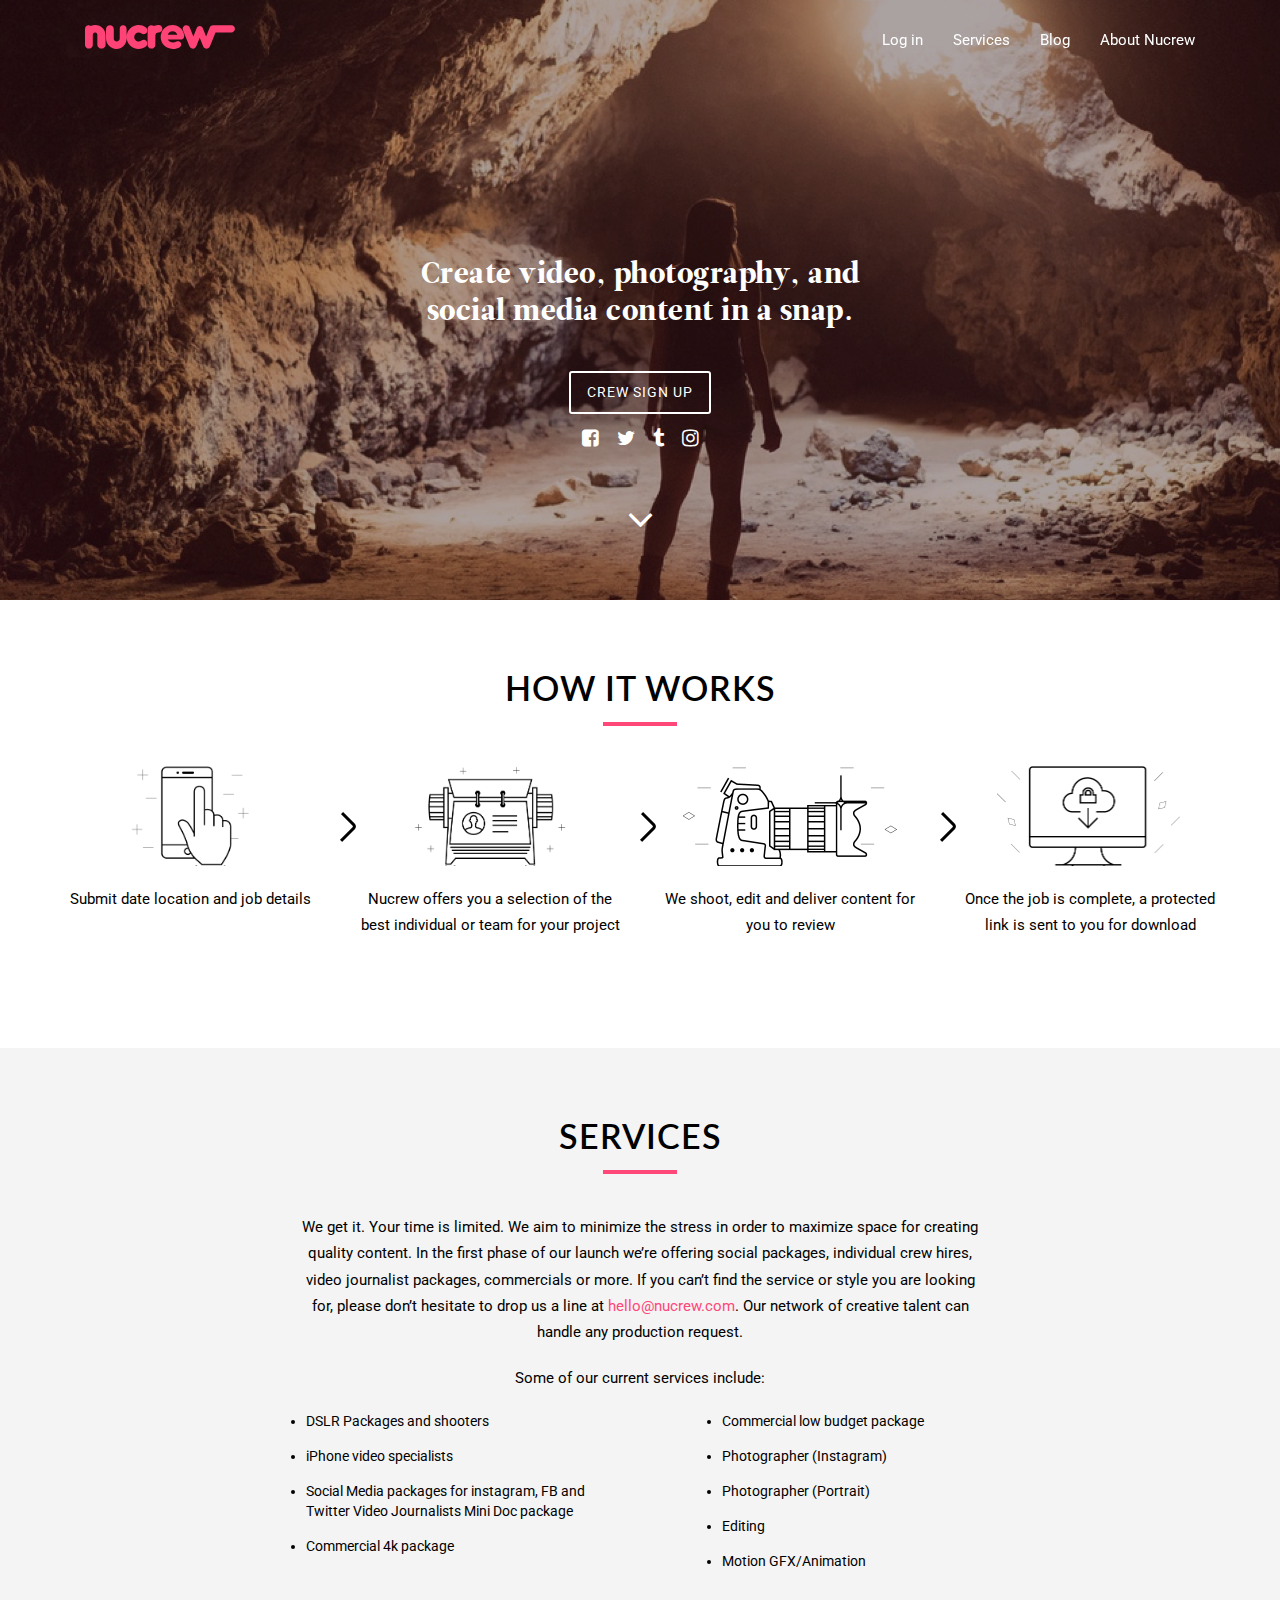
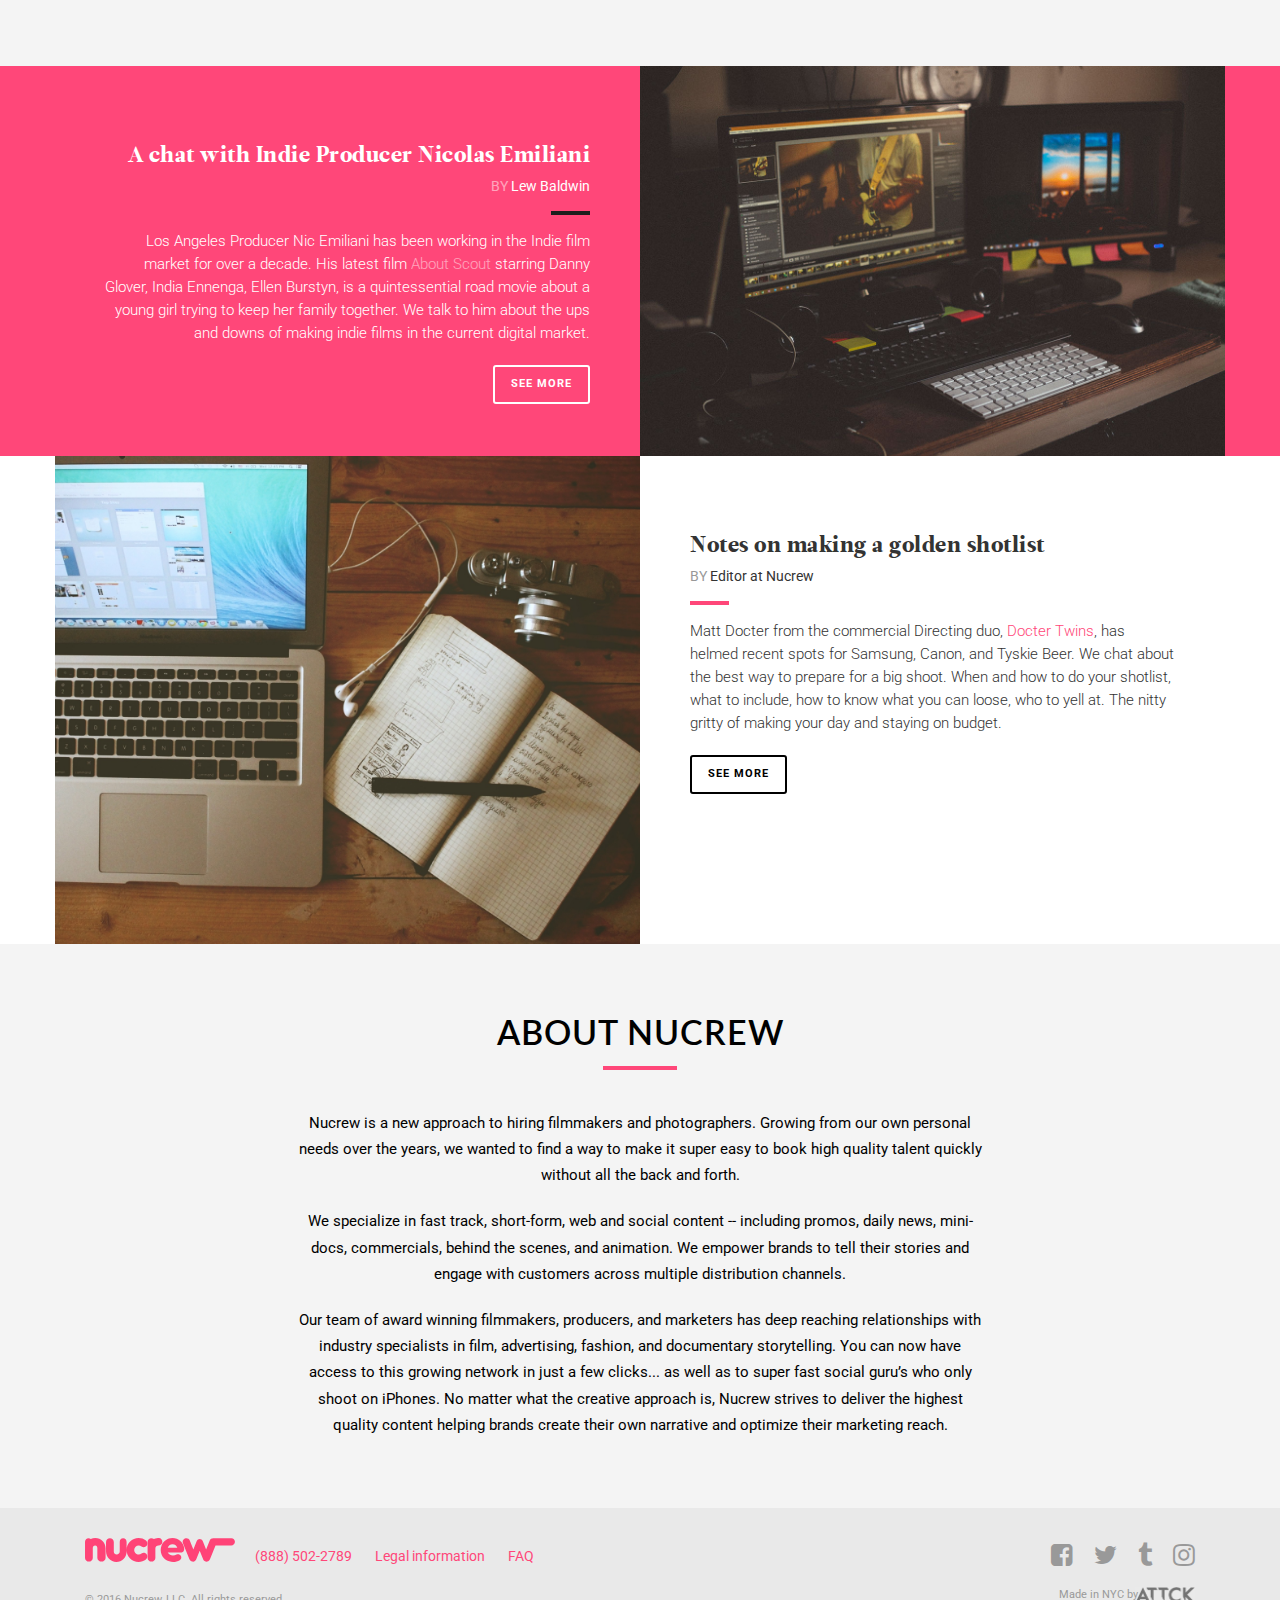
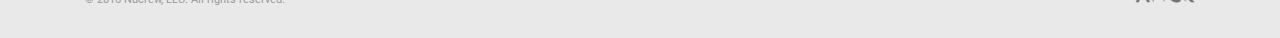
==== index.html @ d5a84b4a "properly escapes single quotes" ====
<!DOCTYPE html>
<html lang="en">
  <head>
    <meta charset="utf-8">
    <meta http-equiv="X-UA-Compatible" content="IE=edge">
    <meta name="viewport" content="width=device-width, initial-scale=1">
    <!-- The above 3 meta tags *must* come first in the head; any other head content must come *after* these tags -->
    <meta name="description" content="">
    <meta name="author" content="">
<!--    <link rel="icon" href="../../favicon.ico">-->

    <title>Nucrew: Create video, photography, and social media content in a snap.</title>

    <!-- Bootstrap core CSS -->
    <link href="css/bootstrap.min.css" rel="stylesheet">

    <!-- IE10 viewport hack for Surface/desktop Windows 8 bug -->
    <link href="assets/css/ie10-viewport-bug-workaround.css" rel="stylesheet">

    <!-- HTML5 shim and Respond.js for IE8 support of HTML5 elements and media queries -->
    <!--[if lt IE 9]>
      <script src="https://oss.maxcdn.com/html5shiv/3.7.2/html5shiv.min.js"></script>
      <script src="https://oss.maxcdn.com/respond/1.4.2/respond.min.js"></script>
    <![endif]-->

    <!-- Custom styles for this template -->
    <link href="carousel.css" rel="stylesheet">
    <link href="css/styles.css" rel="stylesheet">
    <link rel="stylesheet" href="https://maxcdn.bootstrapcdn.com/font-awesome/4.5.0/css/font-awesome.min.css">

    <!-- Google fonts -->
    <link href='https://fonts.googleapis.com/css?family=Open+Sans:400,300,600,700,800|Lato:400,700|Roboto:400,500,700|Playfair+Display:700' rel='stylesheet' type='text/css'>

  </head>


<!-- Nav bar -->
  <body>
    <div class="navbar-wrapper">
      <div class="container">

        <nav class="navbar navbar-inverse">
          <div class="container">
            <div class="navbar-header">
              <button type="button" class="navbar-toggle collapsed" data-toggle="collapse" data-target="#navbar" aria-expanded="false" aria-controls="navbar">
                <span class="sr-only">Toggle navigation</span>
                <span class="icon-bar"></span>
                <span class="icon-bar"></span>
                <span class="icon-bar"></span>
              </button>
              <h1><span>Nucrew</span><a class="navbar-brand" href="index.html"><img src="images/logo-nucrew-2.svg"></a></h1>
            </div>
            <div id="navbar" class="navbar-collapse collapse navbar-right">
              <ul class="nav navbar-nav">
                <li><a href="http://app.nucrew.com/login">Log in</a></li>
                <li><a class="scroll" href="#services">Services</a></li>
                <li><a href="http://nucrw.tumblr.com/">Blog</a></li>
                <li><a class="scroll" href="#about">About Nucrew</a></li>
              </ul>
            </div>
          </div>
        </nav>

      </div>
    </div>
<!-- /End nav bar -->

    <!-- Hero -->
    <div id="myCarousel" class="carousel slide" data-ride="carousel">
      <!-- Indicators -->
      <ol class="carousel-indicators">
        <li data-target="#myCarousel" data-slide-to="0" class="active"></li><!--
        <li data-target="#myCarousel" data-slide-to="1"></li>
        <li data-target="#myCarousel" data-slide-to="2"></li>-->
      </ol>
      <div class="carousel-inner" role="listbox">
        <div class="item active">
          <img class="first-slide" src="images/01_Hero.png" alt="First slide">
          <div class="container">
            <div class="carousel-caption">
              <p>Create video, photography, and social media content in a snap.</p>
              <div class="buttons"><a class="btn btn-lg btn-primary-outline altcolor" href="https://app.nucrew.com/signup/crew" role="button">Crew Sign Up</a></div>
              <div class="social">
              <a href="https://www.facebook.com/nucrw"><i class="fa fa-facebook-square"></i></a>
              <a href="https://twitter.com/nucrew_nyc"><i class="fa fa-twitter"></i></a>
              <a href="http://nucrw.tumblr.com"><i class="fa fa-tumblr"></i></a>
              <a href="https://www.instagram.com/nucrw/"><i class="fa fa-instagram"></i></a>
              </div>
              <div class="scroll-arrow"><a class="scroll" href="#marketing"><i class="fa fa-angle-down"></i></a></div>
            </div>
          </div>
        </div>
              </div>
        </div>
      </div>
       </div>
 <!-- End hero -->

 <!-- Marketing: four steps -->

    <section id="marketing" class="container marketing">
      <div class="row steps">
      <h2>How it works</h2>
      <hr class="header-decoration">
        <div class="col-lg-3">
          <img src="images/icon-1-enter-job.png" alt="Mobile phone">
          <p>Submit date location and job details</p>
        </div>
        <div class="col-lg-3">
          <img src="images/icon-2-crew.png" alt="Crew at work" >
          <p>Nucrew offers you a selection of the best individual or team for your project</p>
        </div>
        <div class="col-lg-3">
          <img src="images/icon-3-shoot.png" alt="Bicycle" >
          <p>We shoot, edit and deliver content for you to review</p>
        </div>
		  <div class="col-lg-3">
		    <img src="images/icon-4-sent.png" alt="Document" >
		    <p>Once the job is complete, a protected link is sent to you for download</p>
		  </div>
		</div>

		</section>
 <!-- /End Marketing -->


<!-- Services -->
<section id="services" class="services">
	<div class="container">
		<h2>Services</h2>
		<hr class="header-decoration">
		<p>We get it. Your time is limited. We aim to minimize the stress in order to maximize space for creating quality content. In the first phase of our launch we&#8217;re offering social packages, individual crew hires, video journalist packages, commercials or more.  If you can&#8217;t find the service or style you are looking for, please don&#8217;t hesitate to drop us a line at <a href="mailto:hello&#64;nucrew&#46;com" target="_blank">hello&#64;nucrew&#46;com</a>.  Our network of creative talent can handle any production request. </p>

    <p>Some of our current services include: </p>
    <div class="services-list">
      <ul>
        <li>DSLR Packages and shooters</li>
        <li>iPhone video specialists</li>
        <li>Social Media packages for instagram, FB and Twitter Video Journalists Mini Doc package</li>
        <li>Commercial 4k package</li>
      </ul>
      <ul>
        <li>Commercial low budget package</li>
        <li>Photographer (Instagram)</li>
        <li>Photographer (Portrait)</li>
        <li>Editing</li>
        <li>Motion GFX/Animation</li>
      </ul>
    </div>
	</div>
</section>

<!-- /End Services -->


      <!-- Blog -->
<section class="featurette odd">
	<div class="container">
      <div class="row">

        <div class="col-md-6 col-md-push-6">
          <img class="featurette-image img-responsive center-block" src="images/nicolas-emiliani.jpeg" alt="Indie Producer Nicolas Emiliani">
        </div>
        <div class="col-md-6 col-md-pull-6 content">
          <h2 class="featurette-heading">A chat with Indie Producer Nicolas Emiliani</h2>
          <p class="subhead"><span>By</span> Lew Baldwin</p>
         <hr class="header-decoration">
          <p class="lead">Los Angeles Producer Nic Emiliani has been working in the Indie film market for over a decade.  His latest film <a href="http://www.imdb.com/title/tt3252998/?ref_=nm_flmg_prd_2" class="pink-link" target="_blank">About Scout</a> starring Danny Glover, India Ennenga, Ellen Burstyn, is a quintessential road movie about a young girl trying to keep her family together.  We talk to him about the ups and downs of making indie films in the current digital market.</p>
          <p><a class="btn btn-lg btn-primary-outline altcolor" href="http://nucrw.tumblr.com/post/143162072515/emiliani" target="_blank" role="button">See more</a></p>
        </div>
      </div>
     </div>
 </section>

  <section class="featurette even">
     <div class="container">
      <div class="row">
      <div class="col-md-6 ">
        <img class="featurette-image img-responsive center-block" src="images/photo-notes.png" alt="Notes on making a golden shotlist">
      </div>
        <div class="col-md-6 content">
          <h2 class="featurette-heading">Notes on making a golden shotlist</h2>
          <p class="subhead"><span>By</span> Editor at Nucrew</p>
          <hr class="header-decoration">
          <p class="lead">Matt Docter from the commercial Directing duo, <a href="http://www.doctertwins.com/" target="_blank">Docter Twins</a>, has helmed recent spots for Samsung, Canon, and Tyskie Beer.  We chat about the best way to prepare for a big shoot.  When and how to do your shotlist, what to include, how to know what you can loose, who to yell at.  The nitty gritty of making your day and staying on budget.</p>
          <p><a class="btn btn-lg btn-primary-outline altcolor" href="http://nucrw.tumblr.com/post/143164534325/shotlist" target="_blank" role="button">See more</a></p>
        </div>

      </div>
     </div>
</section>
      <!-- /End blog -->

<!-- About -->
<section id="about" class="about">
	<div class="container">
		<h2>About Nucrew</h2>
		<hr class="header-decoration">
		<p>Nucrew is a new approach to hiring filmmakers and photographers.  Growing from our own personal needs over the years, we wanted to find a way to make it super easy to book high quality talent quickly without all the back and forth.</p>

    <p>We specialize in fast track, short-form, web and social content -- including promos, daily news, mini-docs, commercials, behind the scenes, and animation.
    We empower brands to tell their stories and engage with customers across multiple distribution channels.</p>

    <p>Our team of award winning filmmakers, producers, and marketers has deep reaching relationships with industry specialists in film, advertising, fashion, and documentary storytelling.  You can now have access to this growing network in just a few clicks... as well as to super fast social guru&#8217;s who only shoot on iPhones.  No matter what the creative approach is, Nucrew strives to deliver the highest quality content helping brands create their own narrative and optimize their marketing reach.</p>
	</div>
</section>
<!-- /End About -->


      <!-- FOOTER -->
 <section class="footer">
    <div class="container">
      <footer>
        <div class="logo">
          <a class="navbar-brand" href="index.html"><img src="images/logo-nucrew-2.svg"></a>
        </div>
        <div class="nav">
  	      <a href="tel:+1-888-502-2789">(888) 502-2789</a>
  	      <a href="/legal.html">Legal information</a>
          <a href="http://nucrew.com/nucrew_faq.htm">FAQ</a>
        </div>
        <div class="social">
          <a href="https://www.facebook.com/nucrw"><i class="fa fa-facebook-square"></i></a>
          <a href="https://twitter.com/nucrew_nyc"><i class="fa fa-twitter"></i></a>
          <a href="http://nucrw.tumblr.com"><i class="fa fa-tumblr"></i></a>
          <a href="https://www.instagram.com/nucrw/"><i class="fa fa-instagram"></i></a>
        </div>
        <div class="copyright">&copy; 2016 Nucrew, LLC. All rights reserved.</div>
        <div class="madeby"><a href="http://attck.com" target="_blank" class="madeby-hello">Say Hello!</a><span class="madeby-text">Made in NYC by</span><a href="http://attck.com" target="_blank"><img src="/images/ATTCK_black-small.png" class="madeby-logo"/></a></div>
      </footer>
    </div>
  </section>

    <!-- /End footer -->


    <!-- Bootstrap core JavaScript
    ================================================== -->
    <!-- Placed at the end of the document so the pages load faster -->
    <script src="https://ajax.googleapis.com/ajax/libs/jquery/1.11.3/jquery.min.js"></script>
    <script>window.jQuery || document.write('<script src="assets/js/vendor/jquery.min.js"><\/script>')</script>
    <script src="js/bootstrap.min.js"></script>
    <script src="js/script.js"></script>
    <!-- IE10 viewport hack for Surface/desktop Windows 8 bug -->
    <script src="assets/js/ie10-viewport-bug-workaround.js"></script>
  </body>
</html>
---- assets/css/ie10-viewport-bug-workaround.css ----
/*!
 * IE10 viewport hack for Surface/desktop Windows 8 bug
 * Copyright 2014-2015 Twitter, Inc.
 * Licensed under MIT (https://github.com/twbs/bootstrap/blob/master/LICENSE)
 */

/*
 * See the Getting Started docs for more information:
 * http://getbootstrap.com/getting-started/#support-ie10-width
 */
@-webkit-viewport { width: device-width; }
@-moz-viewport    { width: device-width; }
@-ms-viewport     { width: device-width; }
@-o-viewport      { width: device-width; }
@viewport         { width: device-width; }
---- carousel.css ----
/* GLOBAL STYLES
-------------------------------------------------- */
/* Padding below the footer and lighter body text */

body {
  padding-bottom: 40px;
  color: #5a5a5a;
}


/* CUSTOMIZE THE NAVBAR
-------------------------------------------------- */

/* Special class on .container surrounding .navbar, used for positioning it into place. */
.navbar-wrapper {
  position: absolute;
  top: 0;
  right: 0;
  left: 0;
  z-index: 20;
}

/* Flip around the padding for proper display in narrow viewports */
.navbar-wrapper > .container {
  padding-right: 0;
  padding-left: 0;
}
.navbar-wrapper .navbar {
  padding-right: 15px;
  padding-left: 15px;
}
/*.navbar-wrapper .navbar .container {
  width: auto;
}*/


/* CUSTOMIZE THE CAROUSEL
-------------------------------------------------- */

/* Carousel base class */
.carousel {
  height: 500px;
  margin-bottom: 60px;
}
/* Since positioning the image, we need to help out the caption */
.carousel-caption {
  z-index: 10;
}

/* Declare heights because of positioning of img element */
.carousel .item {
  height: 500px;
  background-color: #777;
}
.carousel-inner > .item > img {
  position: absolute;
  top: 0;
  left: 0;
  min-width: 100%;
  height: 500px;
}


/* MARKETING CONTENT
-------------------------------------------------- */

/* Center align the text within the three columns below the carousel */
.marketing .col-lg-4 {
  margin-bottom: 20px;
  text-align: center;
}
.marketing h2 {
  font-weight: normal;
}
.marketing .col-lg-4 p {
  margin-right: 10px;
  margin-left: 10px;
}


/* Featurettes
------------------------- */

.featurette-divider {
  margin: 80px 0; /* Space out the Bootstrap <hr> more */
}

/* Thin out the marketing headings */
.featurette-heading {
  font-weight: 300;
  line-height: 1;
  letter-spacing: -1px;
}


/* RESPONSIVE CSS
-------------------------------------------------- */

@media (min-width: 768px) {
  /* Navbar positioning foo */
  .navbar-wrapper {
    margin-top: 20px;
  }
  .navbar-wrapper .container {
    padding-right: 15px;
    padding-left: 15px;
  }
  .navbar-wrapper .navbar {
    padding-right: 0;
    padding-left: 0;
  }

  /* The navbar becomes detached from the top, so we round the corners */
  .navbar-wrapper .navbar {
    border-radius: 4px;
  }

  /* Bump up size of carousel content */
  .carousel-caption p {
    margin-bottom: 20px;
    font-size: 21px;
    line-height: 1.4;
  }

  .featurette-heading {
    font-size: 50px;
  }
}

@media (min-width: 992px) {
  .featurette-heading {
    margin-top: 120px;
  }
}
---- css/styles.css ----
/**
 * @license
 * MyFonts Webfont Build ID 3204727, 2016-04-15T10:46:13-0400
 *
 * The fonts listed in this notice are subject to the End User License
 * Agreement(s) entered into by the website owner. All other parties are
 * explicitly restricted from using the Licensed Webfonts(s).
 *
 * You may obtain a valid license at the URLs below.
 *
 * Webfont: LeituraDisplay-Roman by DSType
 * URL: http://www.myfonts.com/fonts/dstype/leitura-display/roman/
 * Copyright: Copyright (c) 2007 by Dino dos Santos _DSType. All rights reserved.
 * Licensed pageviews: 10,000
 *
 *
 * License: http://www.myfonts.com/viewlicense?type=web&buildid=3204727
 *
 * © 2016 MyFonts Inc
*/
/* @import must be at top of file, otherwise CSS will not work */
@font-face {
  font-family: 'LeituraDisplay-Roman';
  src: url('/webfonts/30E677_0_0.eot');
  src: url('/webfonts/30E677_0_0.eot?#iefix') format('embedded-opentype'), url('/webfonts/30E677_0_0.woff2') format('woff2'), url('/webfonts/30E677_0_0.woff') format('woff'), url('/webfonts/30E677_0_0.ttf') format('truetype');
}
body {
  font-family: "roboto", sans-serif;
  padding-bottom: 0;
  color: #333;
}
a {
  color: #ff4779;
}
a:hover {
  color: #ff4779;
  -webkit-opacity: 0.7;
  -moz-opacity: 0.7;
  opacity: 0.7;
  text-decoration: none;
  transition: opacity 0.2s ease-in-out;
  -moz-transition: opacity 0.2s ease-in-out;
  -webkit-transition: opacity 0.2s ease-in-out;
}
a:focus {
  color: inherit;
  text-decoration: none;
}
.navbar-inverse .navbar-brand img {
  width: 150px;
}
.footer .navbar-brand {
  padding: 0 20px 0 0;
}
.footer .navbar-brand img {
  width: 150px;
}
.marketing,
.services,
.about,
.content-main {
  padding: 50px 15px 70px 15px;
  color: #000;
}
.marketing h2,
.services h2,
.about h2,
.content-main h2 {
  font-size: 2.4em;
  font-family: "Lato", sans-serif;
  text-align: center;
  text-transform: uppercase;
  letter-spacing: 1px;
  margin-bottom: 0;
  font-weight: 600;
}
.marketing p,
.services p,
.about p,
.content-main p {
  line-height: 170%;
  font-size: 1.1em;
}
.services ul li {
  margin-bottom: 15px;
}
.btn {
  font-family: "roboto", sans-serif;
}
.btn.altcolor {
  border: 2px solid #fff;
  color: #fff;
  text-transform: uppercase;
  font-size: .5em;
  letter-spacing: 1px;
  -webkit-border-radius: 3px;
  -moz-border-radius: 3px;
  border-radius: 3px;
  -moz-background-clip: padding;
  -webkit-background-clip: padding-box;
  background-clip: padding-box;
}
.featurette .btn.altcolor {
  font-size: 0.8em;
  font-weight: bold;
}
.featurette.even a:focus {
  color: #ff4779;
}
.featurette.even .btn.altcolor {
  border: 2px solid #000;
  color: #000;
}
.featurette.odd {
  background-color: #ff4779;
}
.featurette.odd hr.header-decoration {
  border: 2px solid #1d1d1d;
  width: 35px;
  margin: 15px auto 15px 0;
}
.featurette.odd p,
.featurette.odd h2 {
  color: #fff;
}
.featurette.odd p .pink-link,
.featurette.odd h2 .pink-link {
  color: #fff;
  opacity: .5;
}
.featurette hr.header-decoration {
  border: 2px solid #ff4779;
  width: 35px;
  margin: 15px auto 15px 0;
}
.featurette .row .col-md-6 {
  padding: 0;
}
.featurette .row .lead {
  font-size: 1.1em;
  line-height: 150%;
}
.featurette .row .content {
  padding: 20px 50px;
}
.featurette .subhead span {
  text-transform: uppercase;
  -webkit-opacity: 0.5;
  -moz-opacity: 0.5;
  opacity: 0.5;
}
.featurette-heading {
  font-family: "LeituraDisplay-Roman", serif;
  font-weight: 400;
  font-size: 1.6em;
  text-rendering: optimizeLegibility;
  line-height: 125%;
  letter-spacing: 0.5px;
  margin-bottom: .2em;
}
.marketing hr.header-decoration,
.services hr.header-decoration,
.about hr.header-decoration,
.content-main hr.header-decoration {
  border: 2px solid #ff4779;
  width: 70px;
  margin: 15px auto 40px auto;
}
.navbar-inverse .navbar-collapse {
  border-color: rgba(255, 255, 255, 0.2);
}
.navbar-inverse .navbar-toggle:hover,
.navbar-inverse .navbar-toggle:focus {
  background-color: transparent;
  -webkit-opacity: 0.7;
  -moz-opacity: 0.7;
  opacity: 0.7;
}
.navbar-inverse .navbar-nav > li > a {
  color: #fff;
}
.navbar-wrapper {
  margin: 0;
}
.navbar-wrapper .navbar {
  padding-top: 10px;
  font-size: 1.1em;
  border-radius: 0;
}
.navbar-wrapper .navbar .navbar-nav {
  padding-top: 5px;
}
.navbar-wrapper .navbar h1 {
  margin: 0;
}
.navbar-wrapper .navbar h1 span {
  margin-left: -9999em;
}
.navbar-inverse {
  background: none;
  border: none;
}
.navbar-toggle {
  padding-top: 13px;
  border: none;
}
.subpage .navbar {
  background-color: #000;
  padding-bottom: 10px;
}
.carousel-indicators {
  display: none;
}
.carousel {
  height: 600px;
  margin-bottom: 0;
}
.carousel .item {
  height: 600px;
  background: #402d32;
}
.carousel-inner > .item > img {
  max-width: none;
  height: 600px;
}
.carousel-caption {
  text-shadow: none;
}
.carousel-caption img {
  margin-bottom: 30px;
}
.carousel-caption p {
  font-family: "LeituraDisplay-Roman", serif;
  font-weight: 400;
  font-size: 2.1em;
  letter-spacing: 0.5px;
  text-rendering: optimizeLegibility;
  line-height: 125%;
  max-width: 470px;
  margin-left: auto;
  margin-right: auto;
}
.carousel-caption p:first-of-type {
  margin-bottom: 40px;
}
.carousel-caption .social {
  margin-bottom: 40px;
}
.carousel-caption .social a {
  margin-right: 15px;
}
.carousel-caption .social a:last-child {
  margin: 0;
}
.carousel-caption .social .fa {
  font-size: 1.4em;
  color: #fff;
}
.carousel-caption .scroll-arrow {
  font-size: 3em;
}
.carousel-caption .scroll-arrow a {
  color: #fff;
}
.carousel-caption .btn {
  font-size: 1em;
  margin-bottom: 15px;
}
.marketing .steps {
  font-weight: normal;
}
.marketing .steps img {
  margin-bottom: 20px;
  max-height: 140px;
}
.marketing .steps .col-lg-3 {
  margin: 0;
  padding: 0 20px 30px 20px;
  text-align: center;
}
.services,
.about {
  background-color: #f4f4f4;
}
.content-main {
  margin-top: 50px;
}
section.footer {
  position: relative;
  color: #999;
  padding: 30px 0;
  background-color: #e9e9e9;
}
section.footer .nav {
  display: inline-block;
  width: 100%;
  margin: 0 0 10px 0;
}
section.footer .nav a {
  margin-right: 20px;
}
section.footer .social {
  font-size: 1.8em;
}
section.footer .social i {
  margin-right: 15px;
}
section.footer .social a {
  color: #999;
}
section.footer .copyright {
  width: 100%;
  display: inline-block;
  font-size: 0.8em;
}
section.footer .madeby {
  font-size: 0.8em;
  cursor: pointer;
  position: absolute;
  bottom: 21px;
  right: 30px;
  width: 136px;
}
section.footer .madeby-logo {
  width: 60px;
  position: absolute;
  top: 0px;
  right: 0;
  opacity: .5;
  transition: all .2s;
  background: rgba(255, 255, 255, 0.1);
}
section.footer .madeby-text,
section.footer .madeby-hello {
  text-decoration: none;
  position: absolute;
  top: 0px;
  left: 0;
  transition: all .2s;
}
section.footer .madeby-hello {
  opacity: 0;
  top: -20px;
}
section.footer .madeby:hover .madeby-text {
  opacity: 0;
  top: 20px;
}
section.footer .madeby:hover .madeby-hello {
  opacity: 1;
  top: 0;
}
section.footer .madeby:hover .madeby-logo {
  opacity: 1;
}
section.footer .container {
  padding: 0 30px;
  position: relative;
}
@media (min-width: 768px) {
  section.footer .nav {
    float: left;
    width: auto;
    margin: 8px 0 0 0;
  }
  section.footer .social {
    float: right;
    font-size: 1.8em;
  }
  section.footer .social i {
    margin-right: 0;
    margin-left: 15px;
  }
  section.footer .social a {
    color: #999;
  }
  section.footer .container {
    padding: 0 30px;
  }
}
@media (min-width: 992px) {
  .marketing .steps .col-lg-3 {
    width: 25%;
    float: left;
    position: relative;
    min-height: 1px;
    background: 0 25% url("../images/icon-chevron.png") no-repeat;
  }
  .marketing .steps .col-lg-3:first-of-type {
    background-image: none;
  }
  .marketing .steps .col-lg-3 img {
    max-height: 100px;
  }
  .services .container p,
  .about .container p {
    width: 60%;
    margin: 0 auto 20px;
    text-align: center;
  }
  .services .container p:last-child,
  .about .container p:last-child {
    margin-bottom: 0;
  }
  .services-list {
    width: 73%;
    margin: 0 auto;
  }
  .services ul {
    width: 45%;
    float: left;
  }
  .services ul:first-child {
    width: 40%;
    margin: 0 10% 0 5%;
  }
  .services,
  .about,
  .marketing {
    padding: 50px 0 70px 0;
  }
  .content-main .container {
    padding: 0 100px;
  }
  .featurette.odd {
    text-align: right;
  }
  .featurette.odd hr.header-decoration {
    margin: 15px 0 15px auto;
  }
  .featurette-heading {
    margin-top: 57px;
  }
}
@media (min-width: 1450px) {
  .carousel-inner > .item > img {
    position: absolute;
    top: 0;
    left: 0;
    min-width: 100%;
    height: auto;
    max-width: 100%;
  }
  .content-main .container {
    padding: 0 150px;
  }
}
@media (min-width: 768px) and (max-width: 992px) {
  .featurette .container {
    width: auto;
  }
  .featurette .row .content {
    padding: 20px 15px;
    margin-left: auto;
    margin-right: auto;
    width: 750px;
  }
}
@media (max-width: 992px) {
  .carousel-inner > .item > img {
    left: -25%;
  }
}
@media (max-width: 768px) {
  .carousel-inner > .item > img {
    left: -50%;
  }
  .carousel,
  .carousel .item,
  .carousel-inner > .item > img {
    height: 570px;
  }
  .navbar .nav {
    background-color: #000;
    padding-bottom: 10px;
  }
  .featurette .row .content {
    padding-left: 30px;
    padding-right: 30px;
  }

  section.footer .madeby {
		position: relative;
		bottom: auto;
		right: auto;
		margin-top: 10px;
	}
}
@media (max-width: 375px) {
  .carousel-inner > .item > img {
    left: -180%;
  }
}
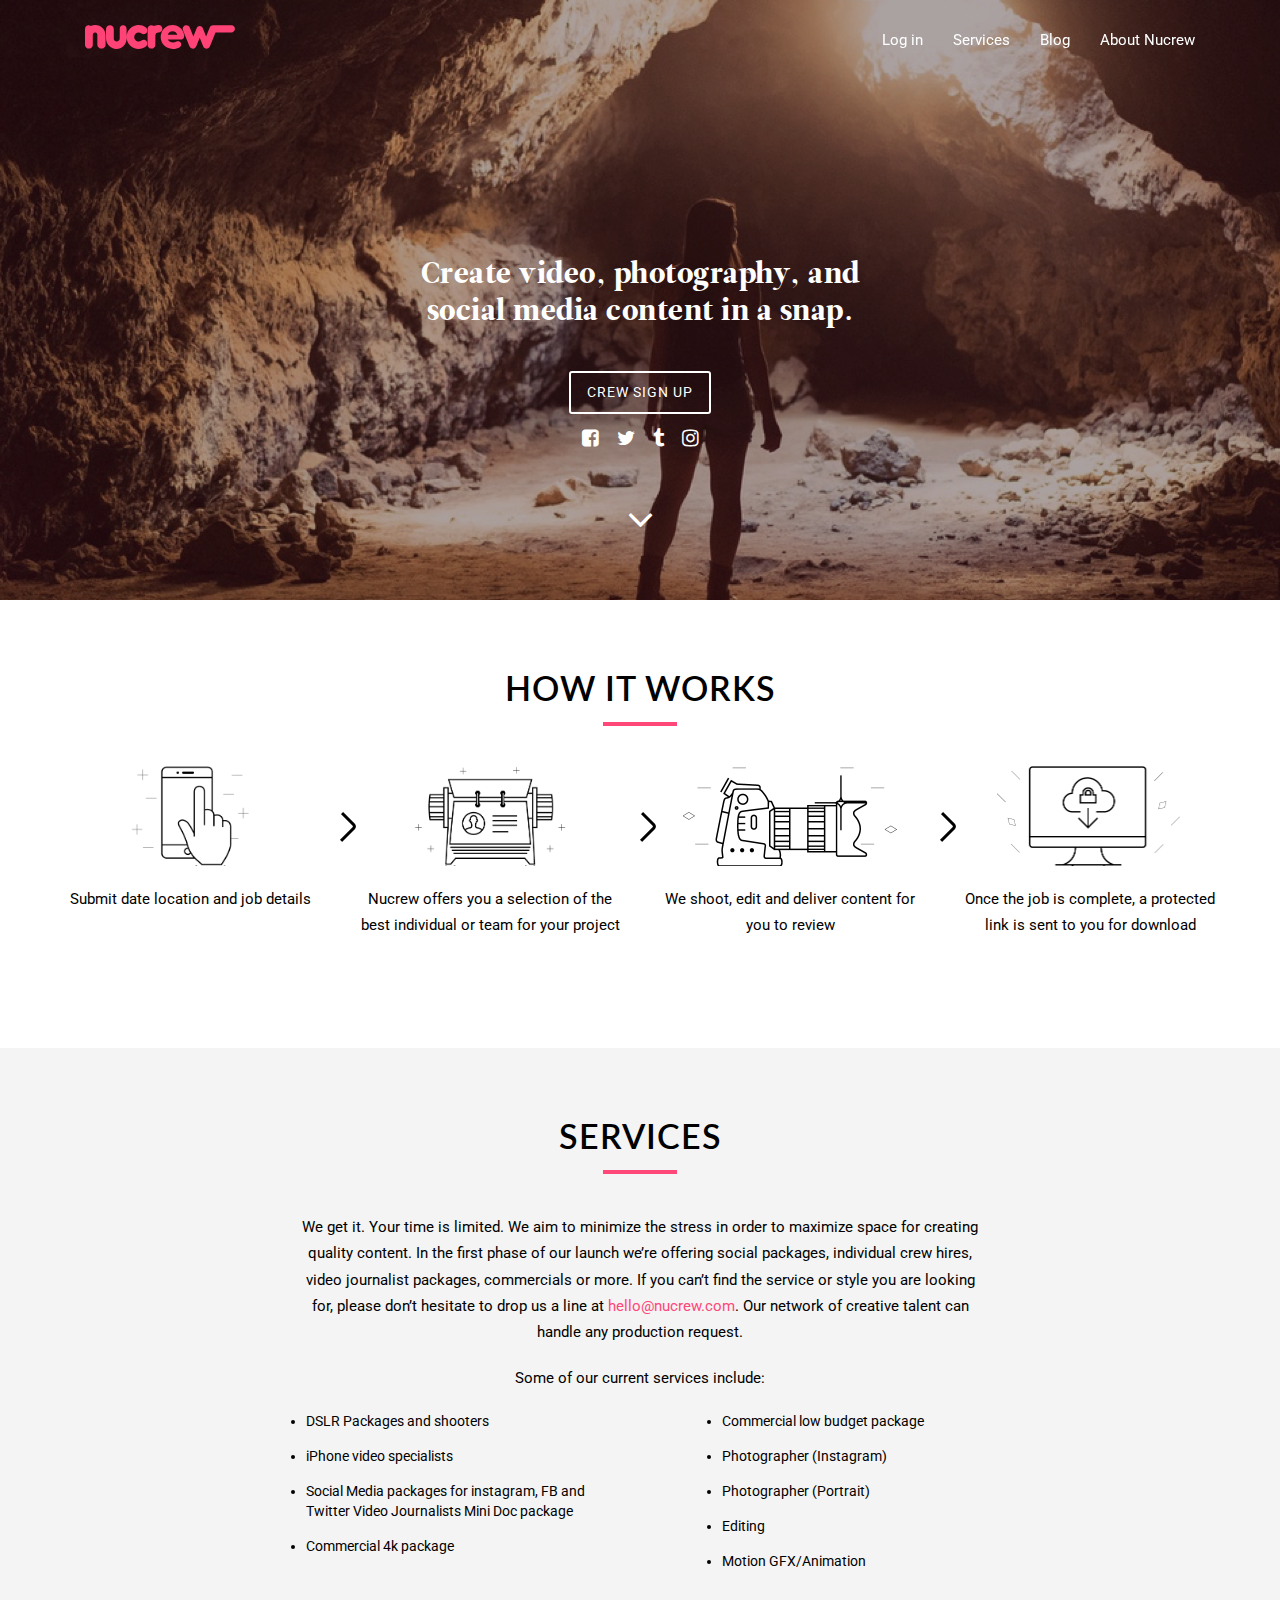
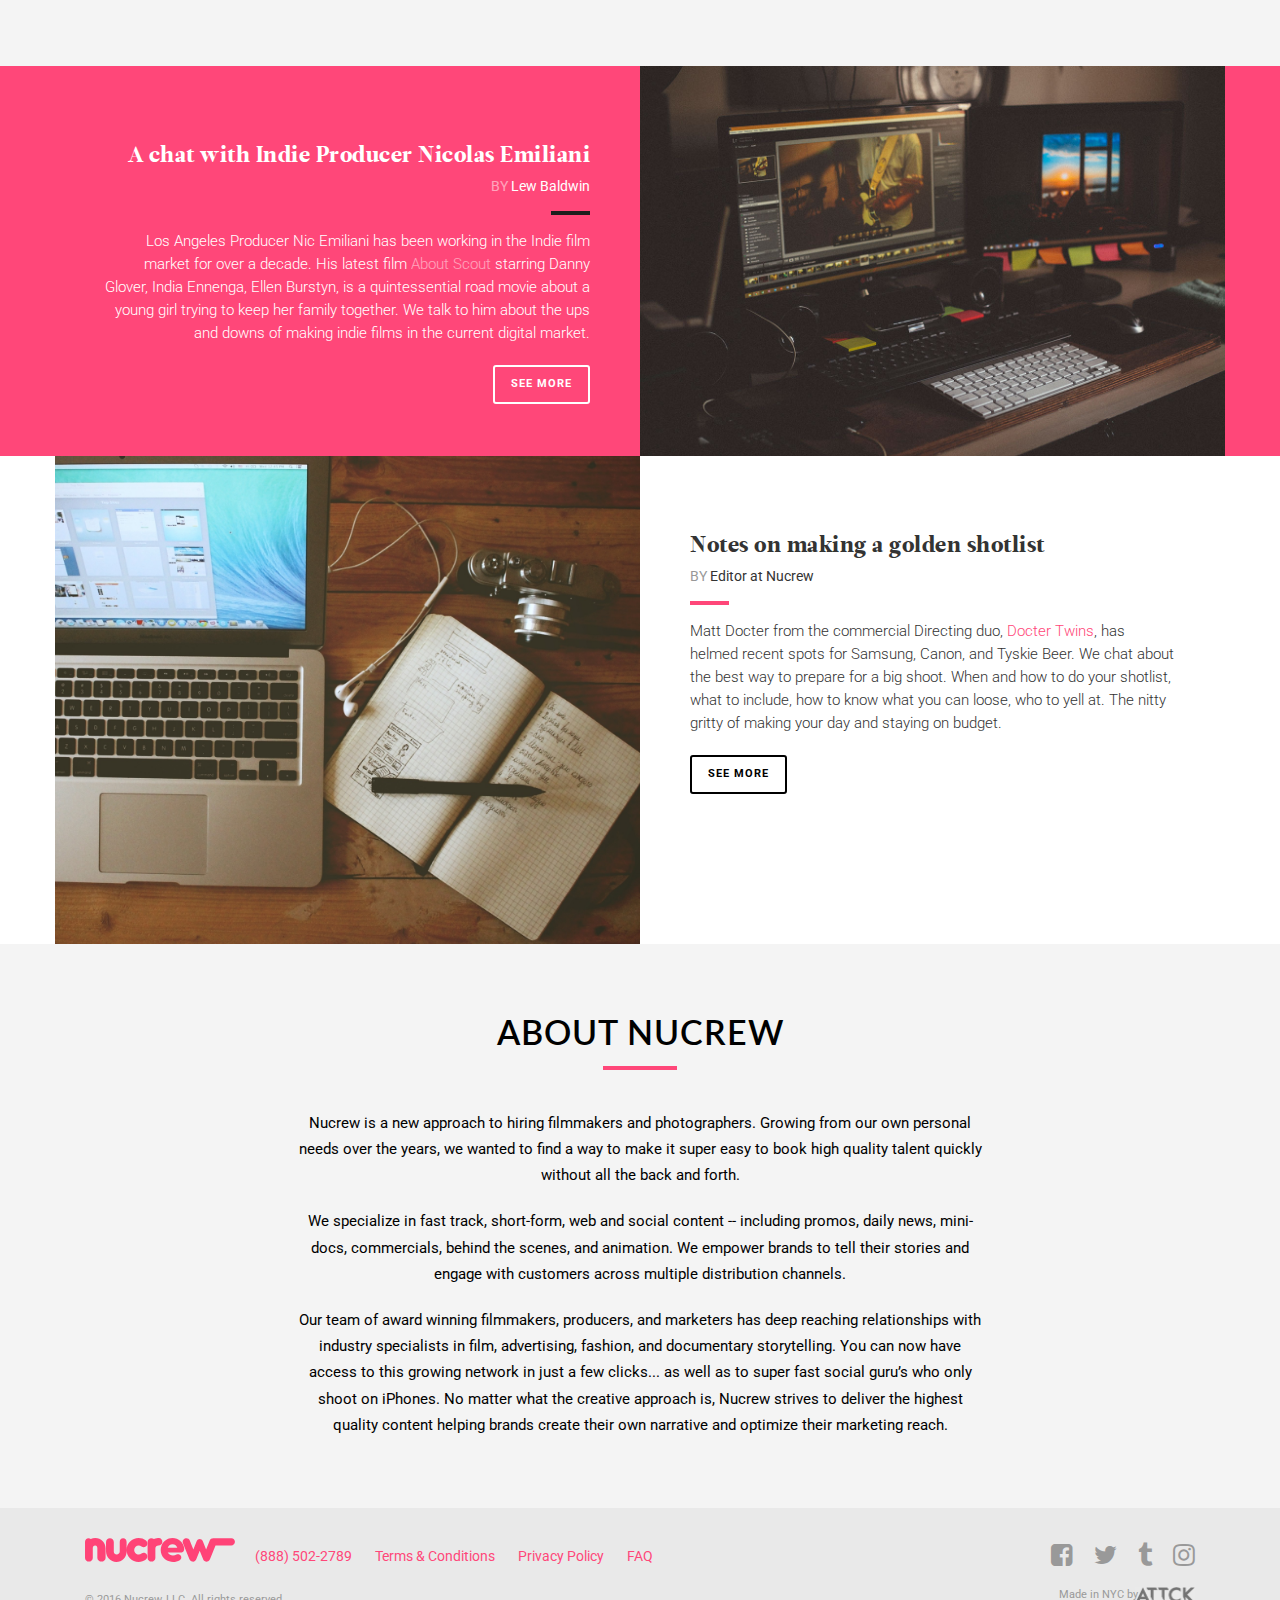
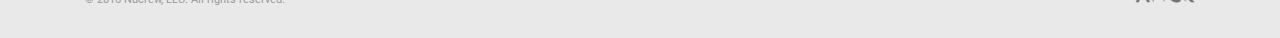
==== commit 79980fd3: "Separates terms and privacy links" ====
--- a/index.html
+++ b/index.html
@@ -219,8 +219,9 @@
         </div>
         <div class="nav">
   	      <a href="tel:+1-888-502-2789">(888) 502-2789</a>
-  	      <a href="/legal.html">Legal information</a>
-          <a href="http://nucrew.com/nucrew_faq.htm">FAQ</a>
+  	      <a href="/terms.html">Terms &amp; Conditions</a>
+          <a href="/privacy.html">Privacy Policy</a>
+          <a href="/faq.html">FAQ</a>
         </div>
         <div class="social">
           <a href="https://www.facebook.com/nucrw"><i class="fa fa-facebook-square"></i></a>
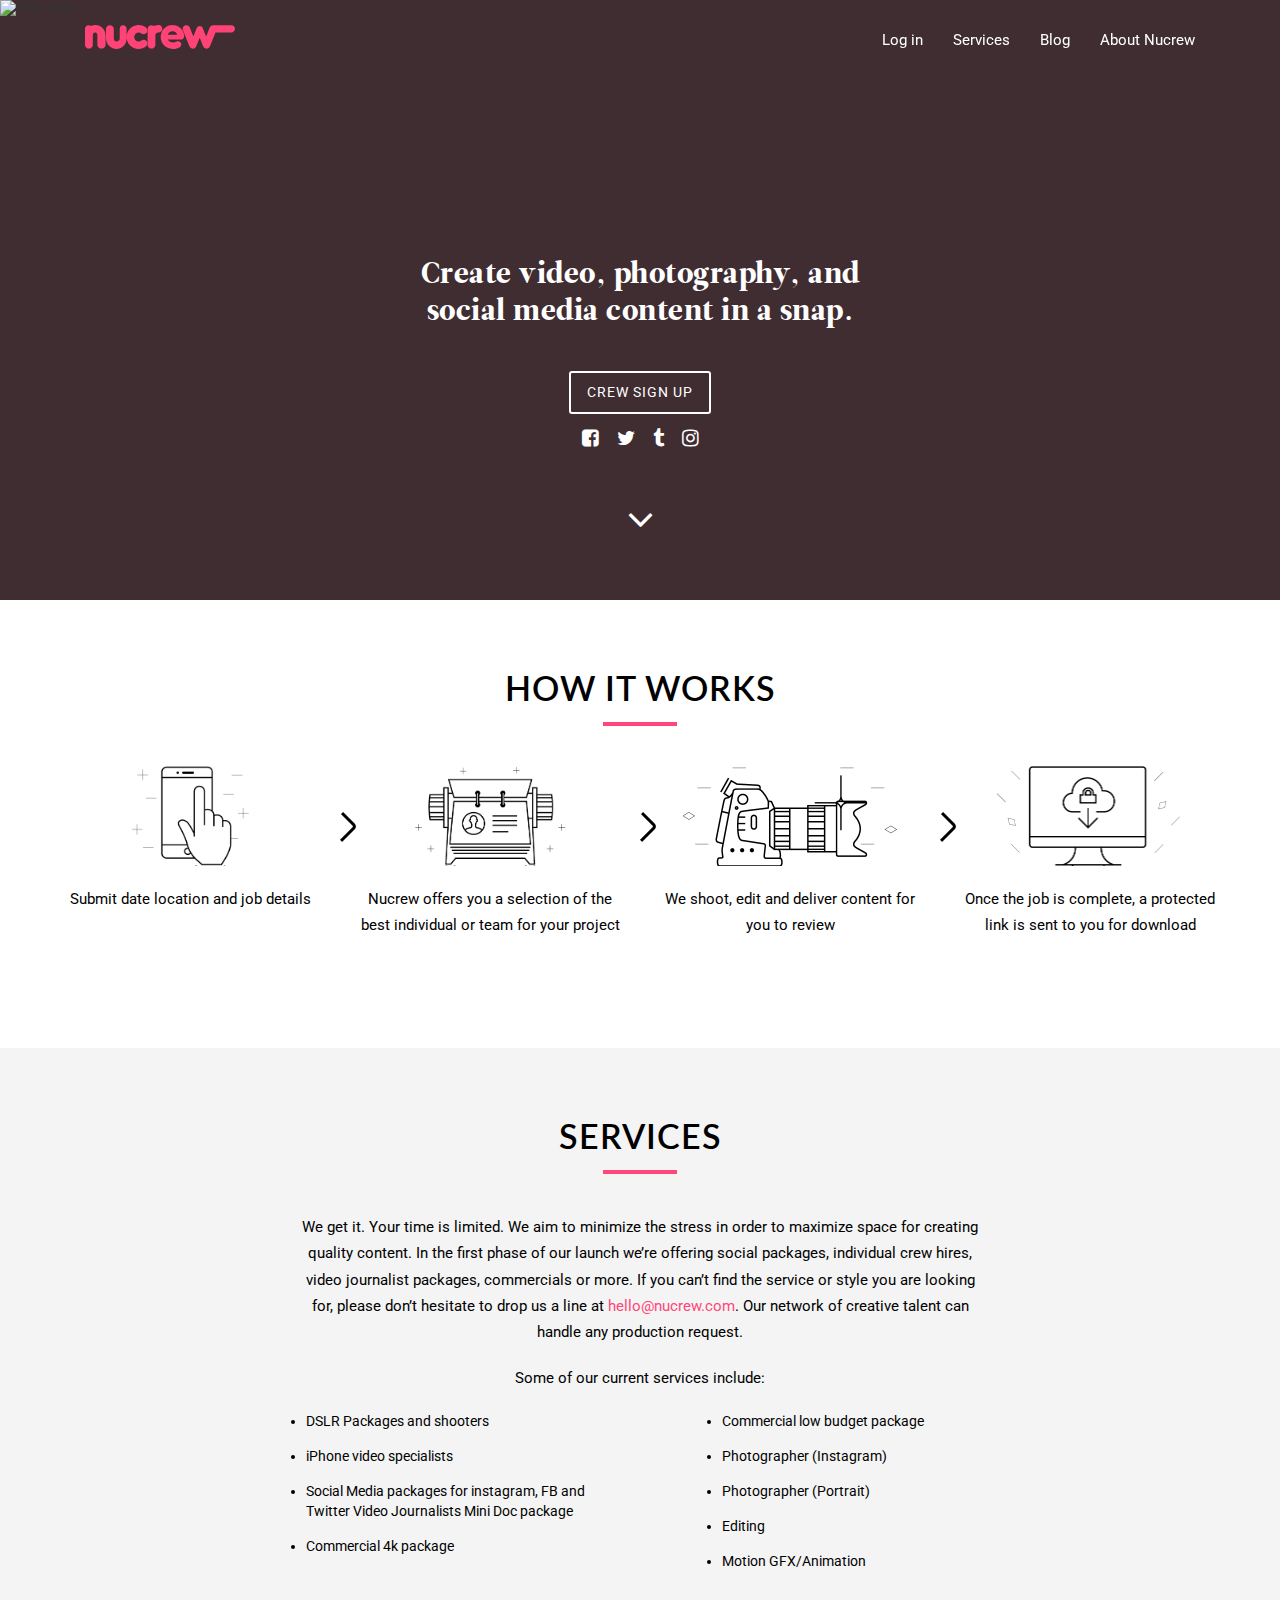
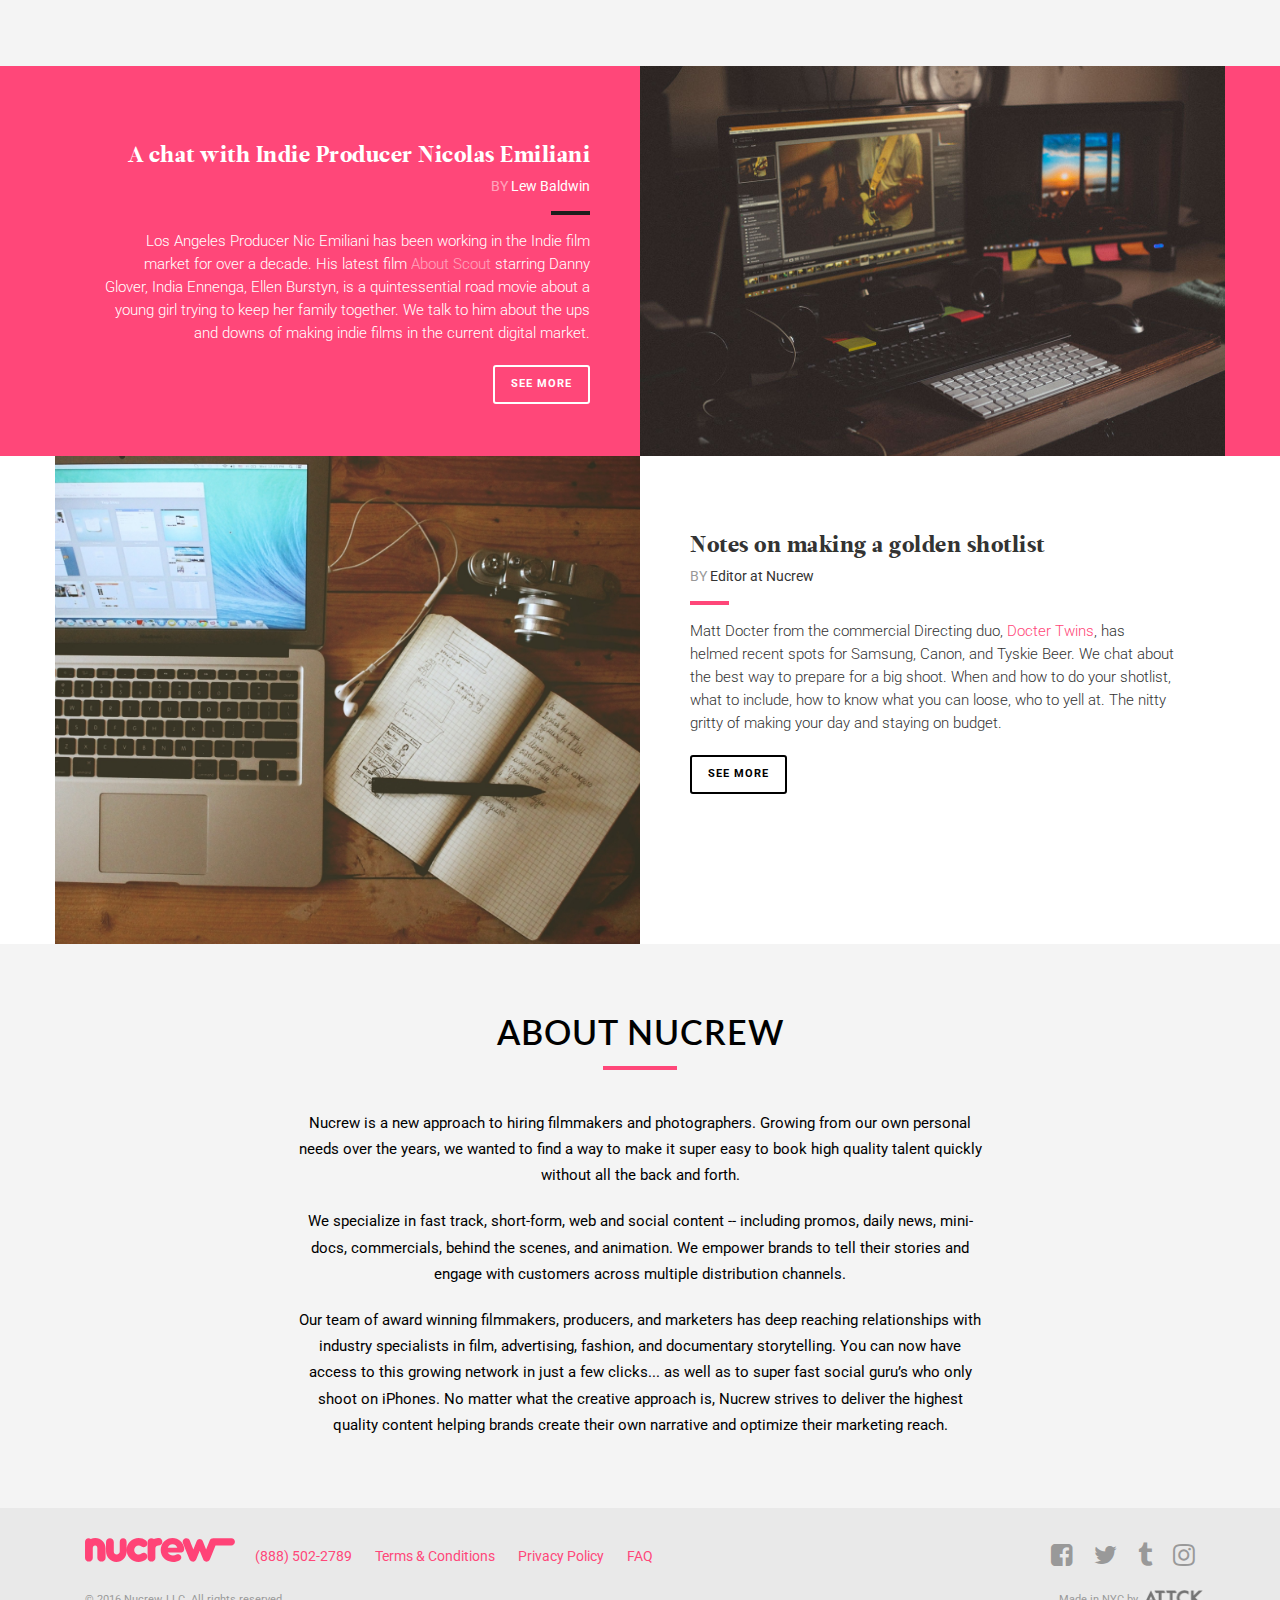
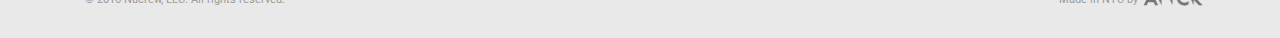
==== commit ca2556e7: "merging lew changes with previous edits to keep code up to date" ====
--- a/index.html
+++ b/index.html
@@ -6,8 +6,9 @@
     <meta http-equiv="X-UA-Compatible" content="IE=edge">
     <meta name="viewport" content="width=device-width, initial-scale=1">
     <!-- The above 3 meta tags *must* come first in the head; any other head content must come *after* these tags -->
-    <meta name="description" content="">
+    <meta name="description" content="Nucrew: Create video, photography, and social media content in a snap.">
     <meta name="author" content="">
+    <meta name="robots" content="index, nofollow">
 <!--    <link rel="icon" href="../../favicon.ico">-->
 
     <title>Nucrew: Create video, photography, and social media content in a snap.</title>
@@ -76,7 +77,7 @@
       </ol>
       <div class="carousel-inner" role="listbox">
         <div class="item active">
-          <img class="first-slide" src="images/01_Hero.png" alt="First slide">
+          <img class="first-slide" src="images/02_Hero.jpg" alt="First slide">
           <div class="container">
             <div class="carousel-caption">
               <p>Create video, photography, and social media content in a snap.</p>
--- a/css/styles.css
+++ b/css/styles.css
@@ -1,21 +1,21 @@
 /**
  * @license
  * MyFonts Webfont Build ID 3204727, 2016-04-15T10:46:13-0400
- *
+ * 
  * The fonts listed in this notice are subject to the End User License
- * Agreement(s) entered into by the website owner. All other parties are
+ * Agreement(s) entered into by the website owner. All other parties are 
  * explicitly restricted from using the Licensed Webfonts(s).
- *
+ * 
  * You may obtain a valid license at the URLs below.
- *
+ * 
  * Webfont: LeituraDisplay-Roman by DSType
  * URL: http://www.myfonts.com/fonts/dstype/leitura-display/roman/
  * Copyright: Copyright (c) 2007 by Dino dos Santos _DSType. All rights reserved.
  * Licensed pageviews: 10,000
- *
- *
+ * 
+ * 
  * License: http://www.myfonts.com/viewlicense?type=web&buildid=3204727
- *
+ * 
  * © 2016 MyFonts Inc
 */
 /* @import must be at top of file, otherwise CSS will not work */
@@ -302,40 +302,41 @@
 section.footer .social {
   font-size: 1.8em;
 }
+section.footer .social a {
+  color: #999;
+}
 section.footer .social i {
   margin-right: 15px;
 }
-section.footer .social a {
-  color: #999;
-}
 section.footer .copyright {
-  width: 100%;
   display: inline-block;
   font-size: 0.8em;
+  width: 100%;
 }
 section.footer .madeby {
+  bottom: -2px;
+  cursor: pointer;
   font-size: 0.8em;
-  cursor: pointer;
+  height: 20px;
   position: absolute;
-  bottom: 21px;
   right: 30px;
   width: 136px;
 }
 section.footer .madeby-logo {
+  background: rgba(255, 255, 255, 0.1);
+  opacity: .5;
+  position: absolute;
+  right: -8px;
+  top: 0px;
+  transition: all .2s;
   width: 60px;
-  position: absolute;
-  top: 0px;
-  right: 0;
-  opacity: .5;
-  transition: all .2s;
-  background: rgba(255, 255, 255, 0.1);
 }
 section.footer .madeby-text,
 section.footer .madeby-hello {
+  left: 0;
+  position: absolute;
   text-decoration: none;
-  position: absolute;
-  top: 0px;
-  left: 0;
+  top: 2px;
   transition: all .2s;
 }
 section.footer .madeby-hello {
@@ -356,6 +357,12 @@
 section.footer .container {
   padding: 0 30px;
   position: relative;
+}
+.sticky-anchor {
+  display: block;
+  position: relative;
+  top: -75px;
+  visibility: hidden;
 }
 @media (min-width: 768px) {
   section.footer .nav {
@@ -478,13 +485,12 @@
     padding-left: 30px;
     padding-right: 30px;
   }
-
   section.footer .madeby {
-		position: relative;
-		bottom: auto;
-		right: auto;
-		margin-top: 10px;
-	}
+    position: relative;
+    bottom: auto;
+    right: auto;
+    margin-top: 10px;
+  }
 }
 @media (max-width: 375px) {
   .carousel-inner > .item > img {
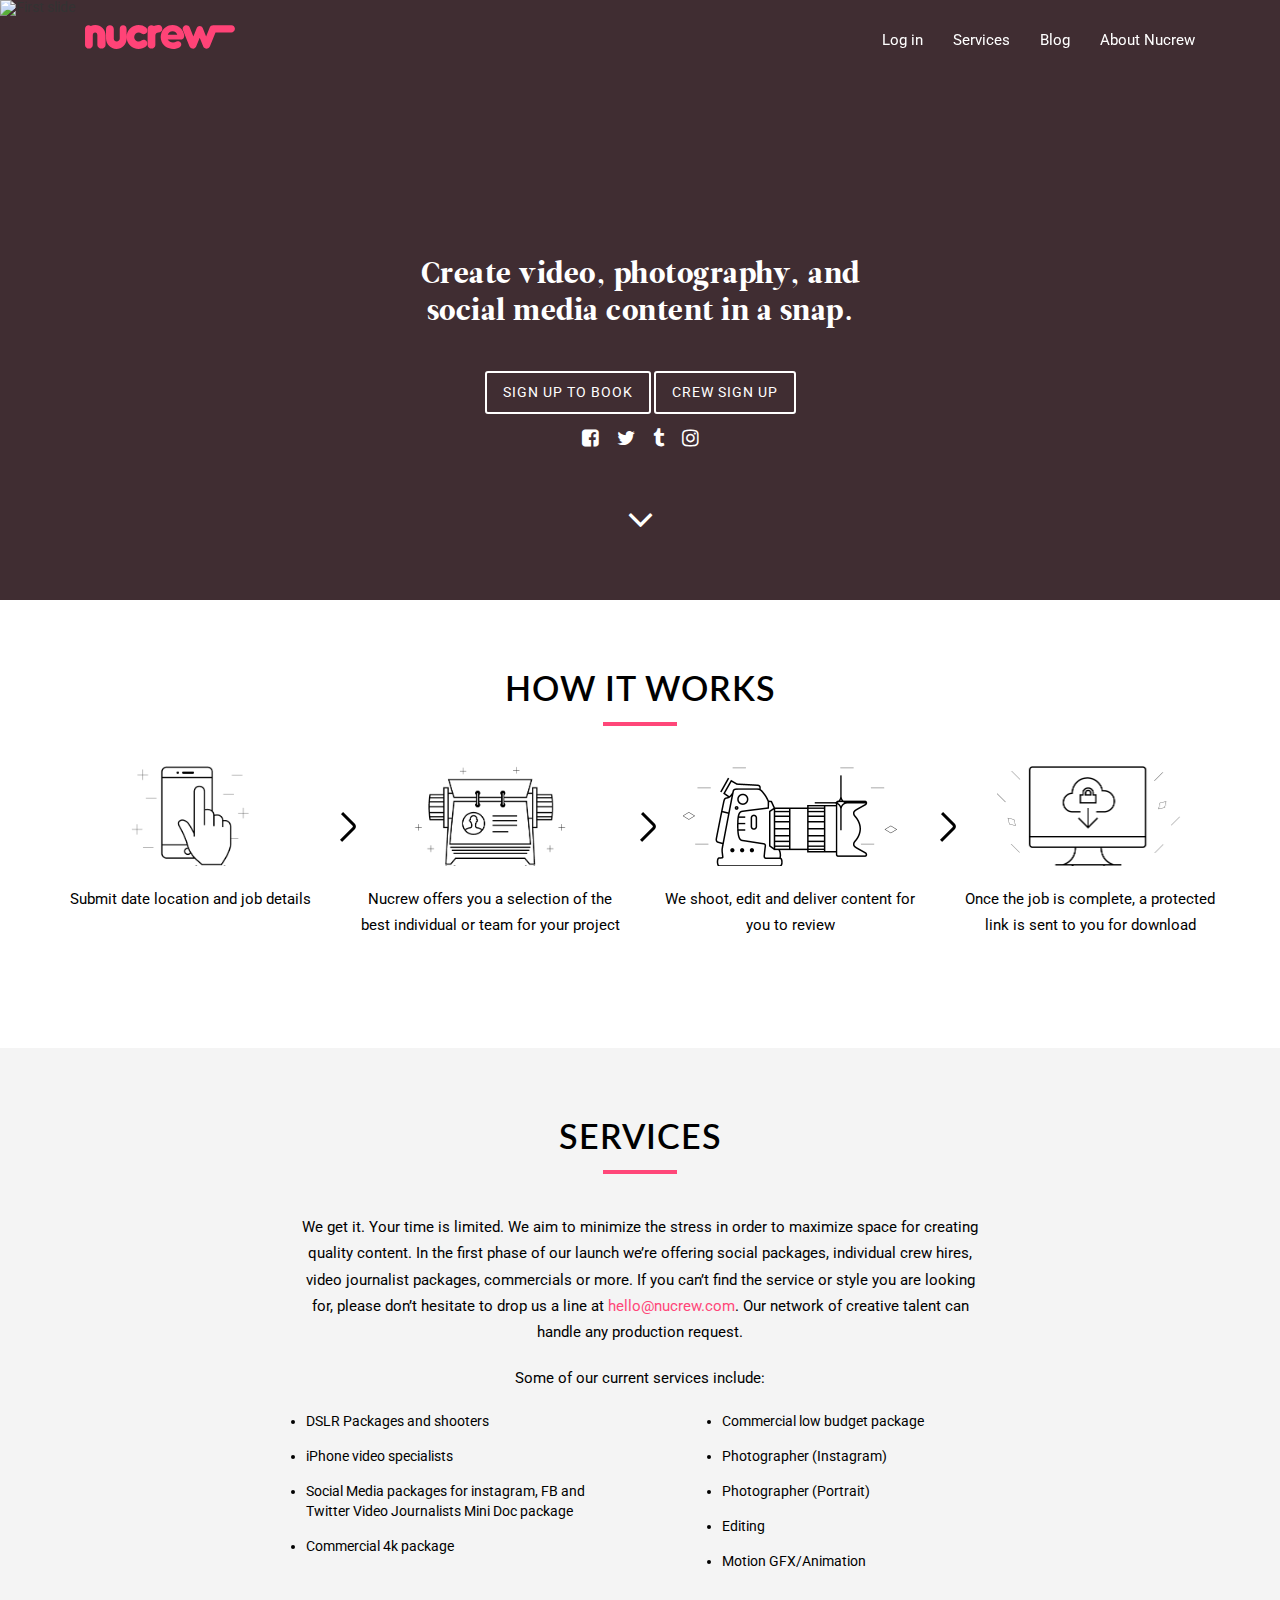
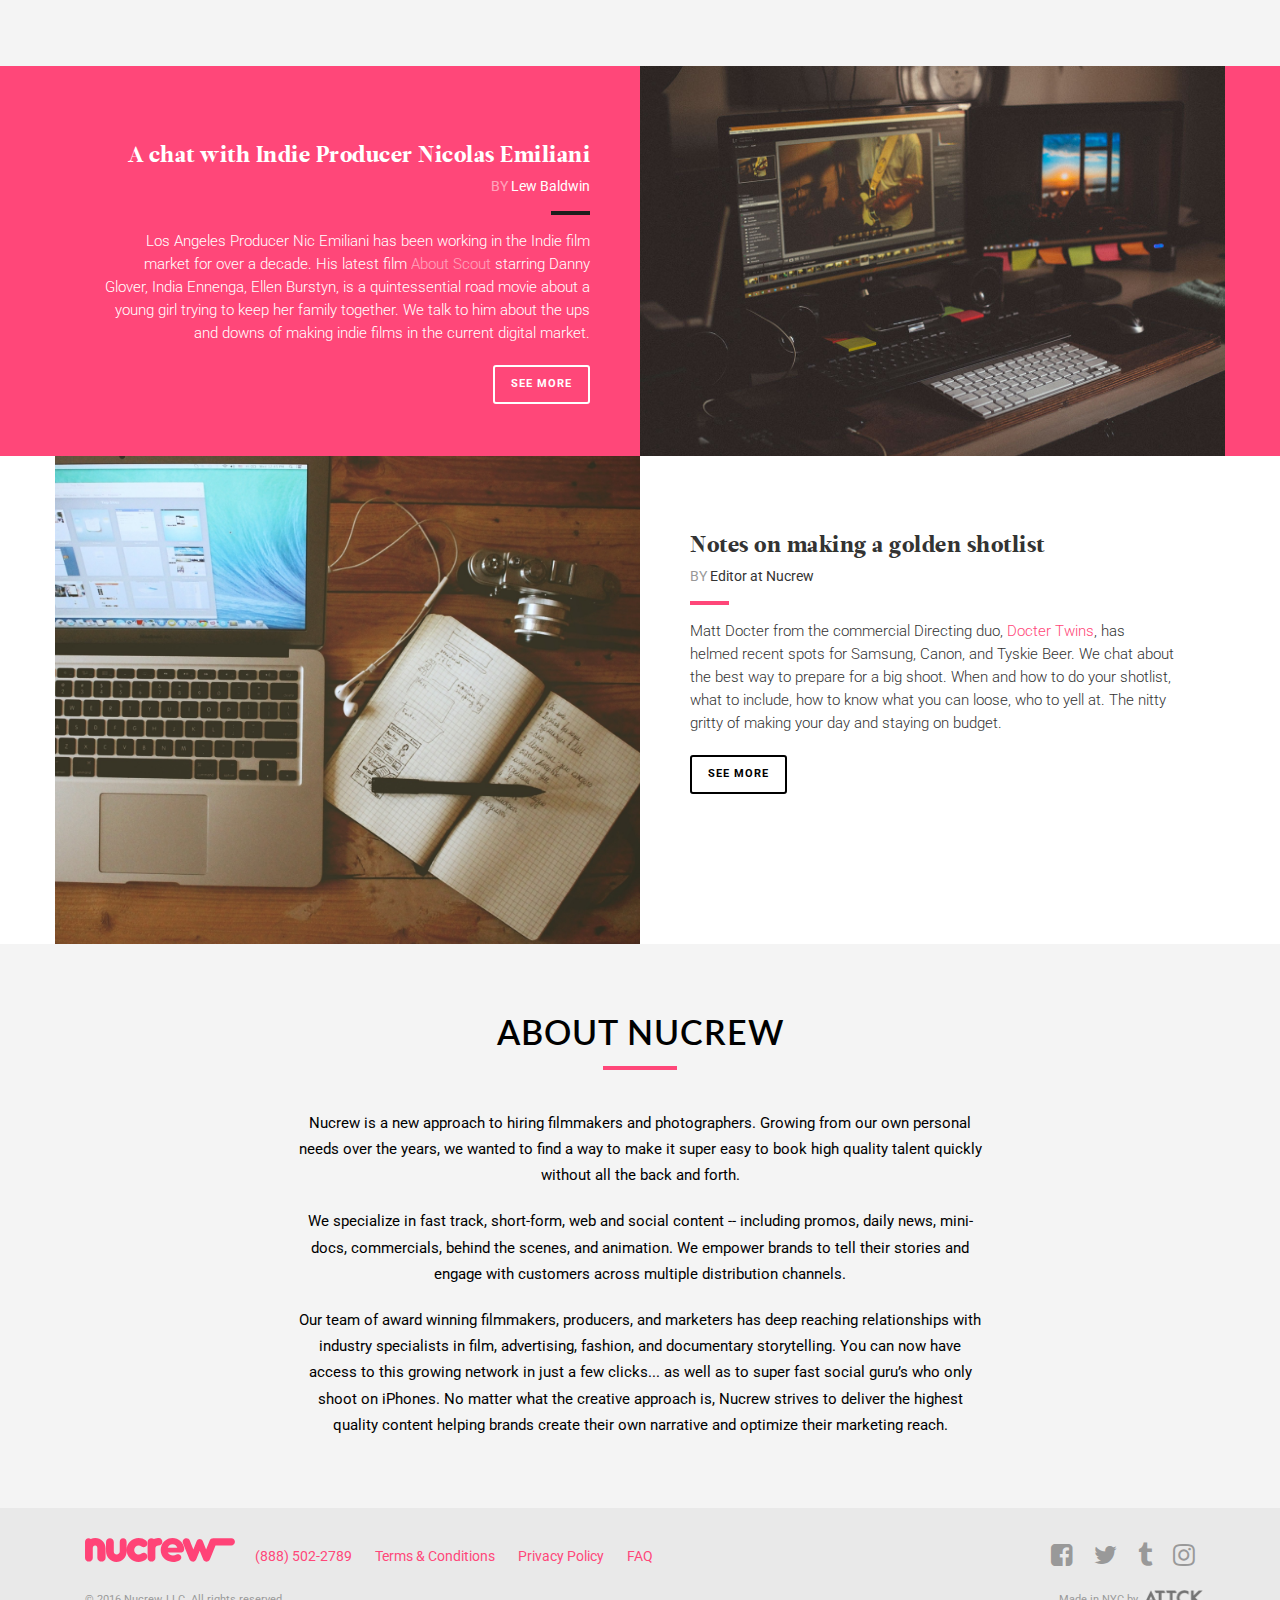
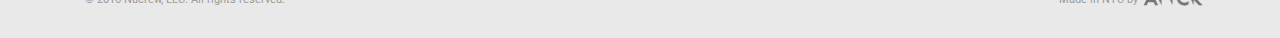
==== commit 10422532: "Re-adds client sign up button to homepage" ====
--- a/index.html
+++ b/index.html
@@ -81,7 +81,11 @@
           <div class="container">
             <div class="carousel-caption">
               <p>Create video, photography, and social media content in a snap.</p>
-              <div class="buttons"><a class="btn btn-lg btn-primary-outline altcolor" href="https://app.nucrew.com/signup/crew" role="button">Crew Sign Up</a></div>
+              <div class="buttons">
+                <a class="btn btn-lg btn-primary-outline altcolor" href="http://app.nucrew.com/signup/client" role="button">Sign up to book</a>
+
+                <a class="btn btn-lg btn-primary-outline altcolor" href="https://app.nucrew.com/signup/crew" role="button">Crew Sign Up</a>
+              </div>
               <div class="social">
               <a href="https://www.facebook.com/nucrw"><i class="fa fa-facebook-square"></i></a>
               <a href="https://twitter.com/nucrew_nyc"><i class="fa fa-twitter"></i></a>
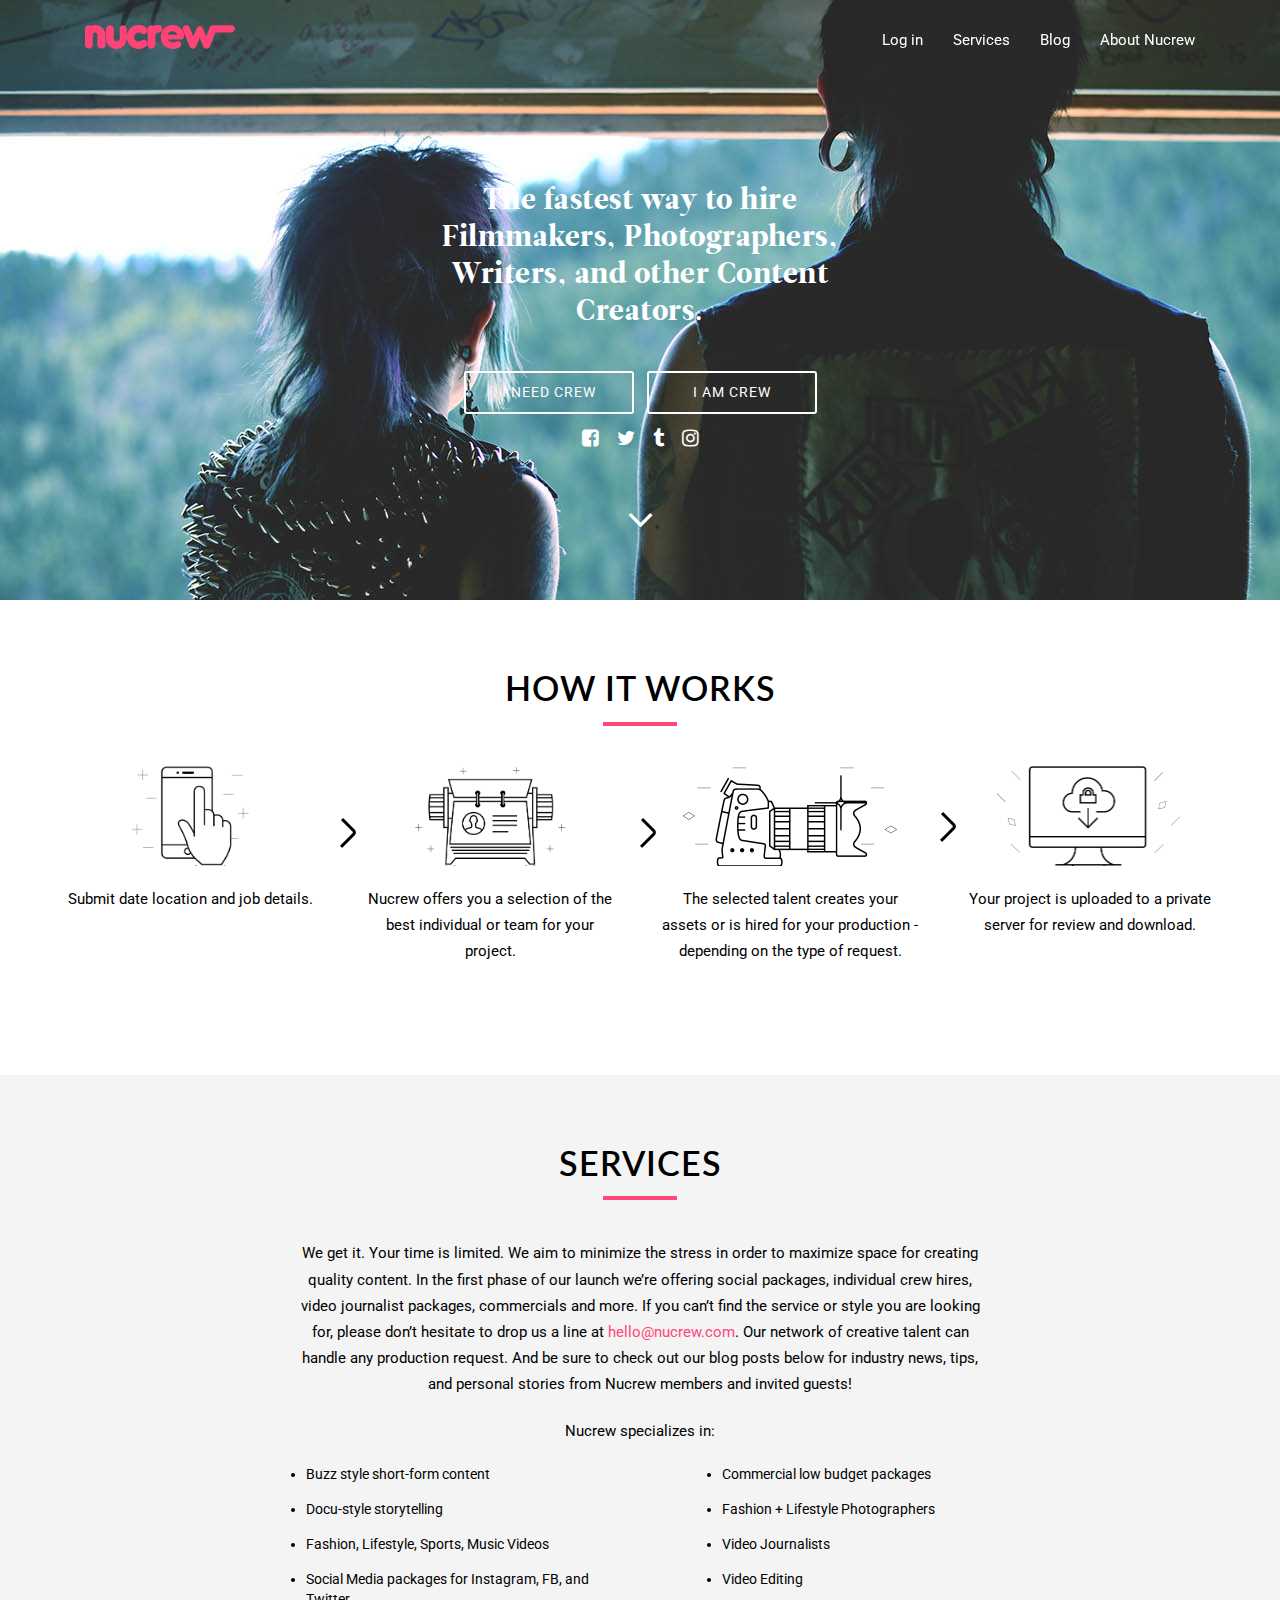
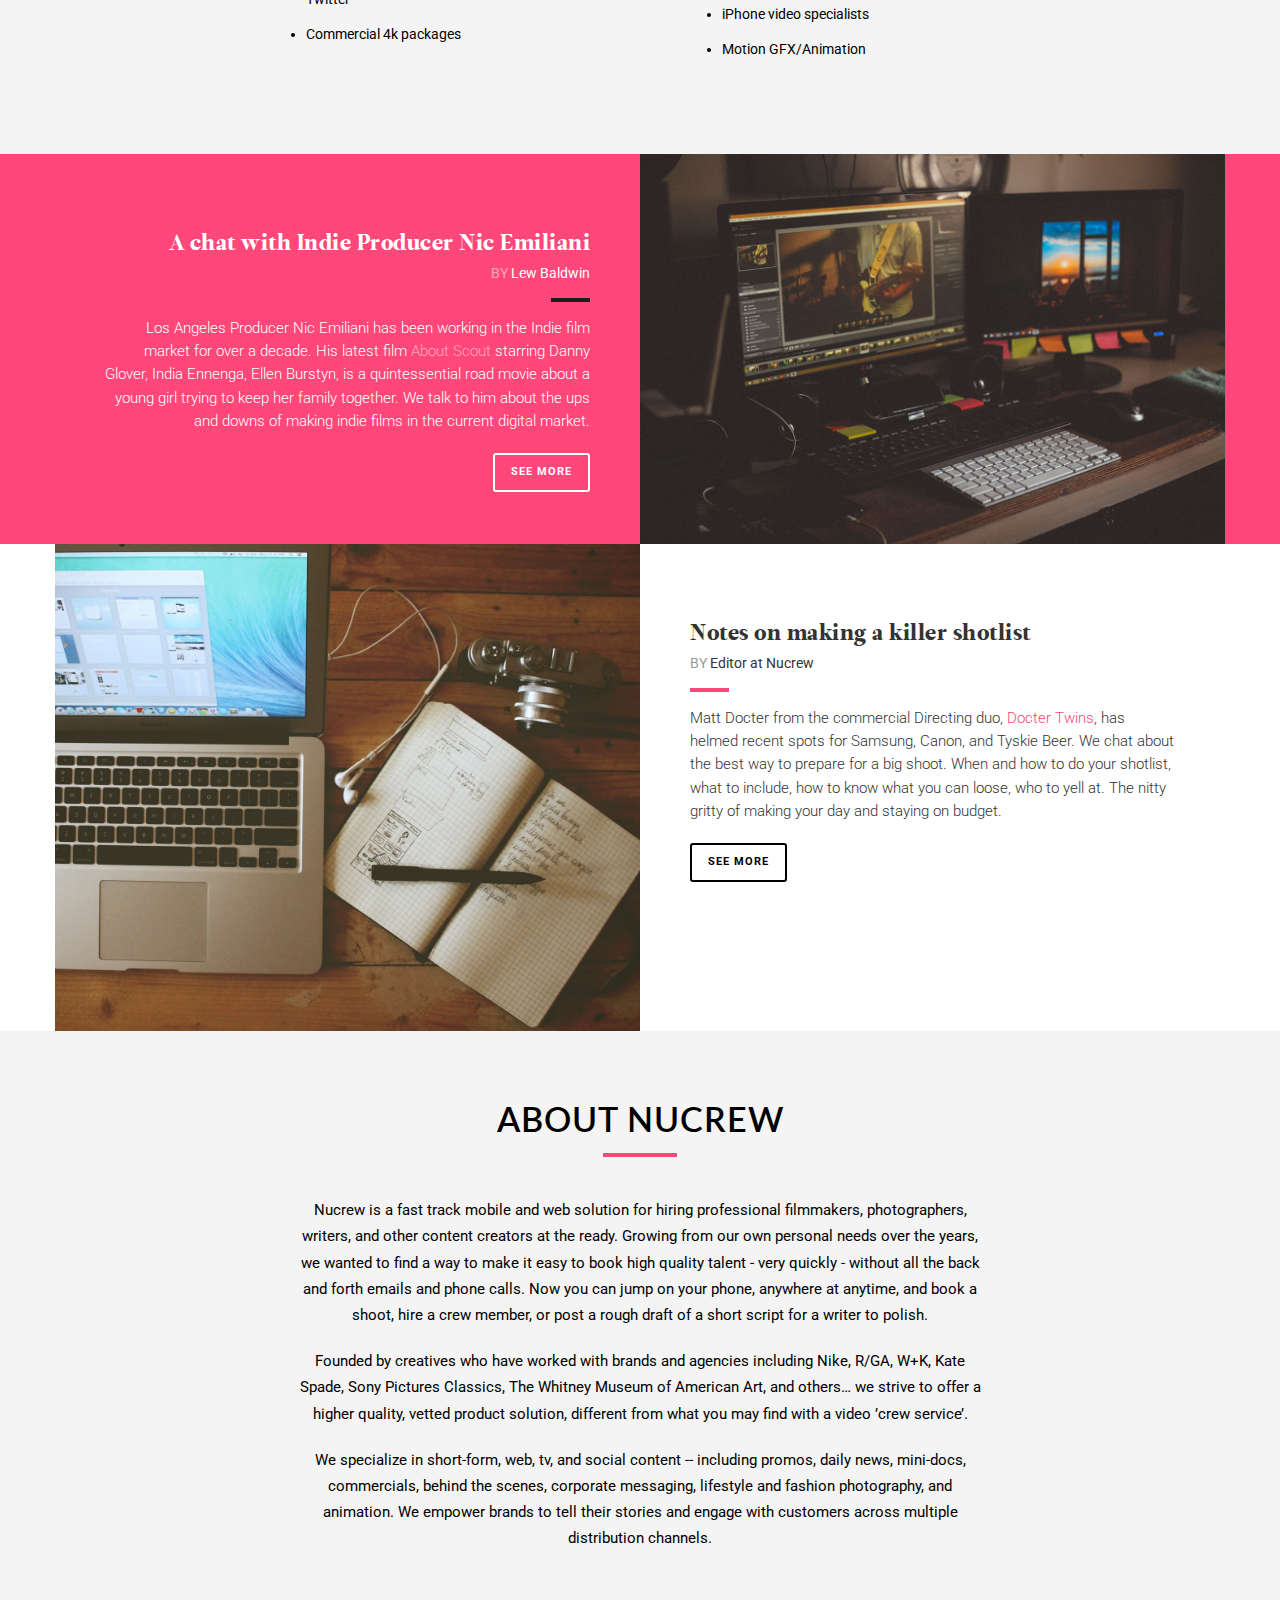
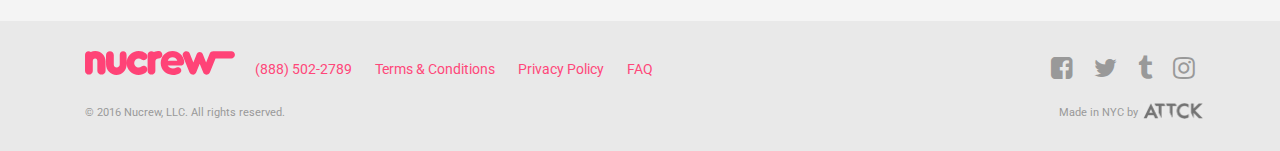
==== commit 50b16d14: "Update index.html" ====
--- a/index.html
+++ b/index.html
@@ -6,12 +6,14 @@
     <meta http-equiv="X-UA-Compatible" content="IE=edge">
     <meta name="viewport" content="width=device-width, initial-scale=1">
     <!-- The above 3 meta tags *must* come first in the head; any other head content must come *after* these tags -->
-    <meta name="description" content="Nucrew: Create video, photography, and social media content in a snap.">
+    <meta name="description" content="Nucrew: The fastest way to hire Filmmakers, Photographers, Writers,
+and other Content Creators.">
     <meta name="author" content="">
     <meta name="robots" content="index, nofollow">
 <!--    <link rel="icon" href="../../favicon.ico">-->
 
-    <title>Nucrew: Create video, photography, and social media content in a snap.</title>
+    <title>The fastest way to hire Filmmakers, Photographers, Writers,
+and other Content Creators.</title>
 
     <!-- Bootstrap core CSS -->
     <link href="css/bootstrap.min.css" rel="stylesheet">
@@ -33,6 +35,16 @@
     <!-- Google fonts -->
     <link href='https://fonts.googleapis.com/css?family=Open+Sans:400,300,600,700,800|Lato:400,700|Roboto:400,500,700|Playfair+Display:700' rel='stylesheet' type='text/css'>
 
+    <script>
+      (function(i,s,o,g,r,a,m){i['GoogleAnalyticsObject']=r;i[r]=i[r]||function(){
+      (i[r].q=i[r].q||[]).push(arguments)},i[r].l=1*new Date();a=s.createElement(o),
+      m=s.getElementsByTagName(o)[0];a.async=1;a.src=g;m.parentNode.insertBefore(a,m)
+      })(window,document,'script','https://www.google-analytics.com/analytics.js','ga');
+
+      ga('create', 'UA-79050033-2', 'auto');
+      ga('send', 'pageview');
+
+    </script> 
   </head>
 
 
@@ -80,11 +92,12 @@
           <img class="first-slide" src="images/02_Hero.jpg" alt="First slide">
           <div class="container">
             <div class="carousel-caption">
-              <p>Create video, photography, and social media content in a snap.</p>
+              <p>The fastest way to hire Filmmakers, Photographers, Writers,
+		and other Content Creators.</p>
               <div class="buttons">
-                <a class="btn btn-lg btn-primary-outline altcolor" href="http://app.nucrew.com/signup/client" role="button">Sign up to book</a>
-
-                <a class="btn btn-lg btn-primary-outline altcolor" href="https://app.nucrew.com/signup/crew" role="button">Crew Sign Up</a>
+                <a class="btn btn-lg btn-primary-outline altcolor" href="http://app.nucrew.com/signup/client" role="button">I need crew</a>
+
+                <a class="btn btn-lg btn-primary-outline altcolor" href="https://app.nucrew.com/signup/crew" role="button">I am crew</a>
               </div>
               <div class="social">
               <a href="https://www.facebook.com/nucrw"><i class="fa fa-facebook-square"></i></a>
@@ -110,52 +123,55 @@
       <hr class="header-decoration">
         <div class="col-lg-3">
           <img src="images/icon-1-enter-job.png" alt="Mobile phone">
-          <p>Submit date location and job details</p>
+          <p>Submit date location and job details.</p>
         </div>
         <div class="col-lg-3">
           <img src="images/icon-2-crew.png" alt="Crew at work" >
-          <p>Nucrew offers you a selection of the best individual or team for your project</p>
+          <p>Nucrew offers you a selection of the best individual or team for your project.</p>
         </div>
         <div class="col-lg-3">
           <img src="images/icon-3-shoot.png" alt="Bicycle" >
-          <p>We shoot, edit and deliver content for you to review</p>
-        </div>
-		  <div class="col-lg-3">
-		    <img src="images/icon-4-sent.png" alt="Document" >
-		    <p>Once the job is complete, a protected link is sent to you for download</p>
-		  </div>
-		</div>
-
-		</section>
+          <p>The selected talent creates your assets or is hired
+  for your production - depending on the type of request.</p>
+        </div>
+      <div class="col-lg-3">
+        <img src="images/icon-4-sent.png" alt="Document" >
+        <p>Your project is uploaded to a private server for review and download.</p>
+      </div>
+    </div>
+
+    </section>
  <!-- /End Marketing -->
 
 
 <!-- Services -->
 <section id="services" class="services">
-	<div class="container">
-		<h2>Services</h2>
-		<hr class="header-decoration">
-		<p>We get it. Your time is limited. We aim to minimize the stress in order to maximize space for creating quality content. In the first phase of our launch we&#8217;re offering social packages, individual crew hires, video journalist packages, commercials or more.  If you can&#8217;t find the service or style you are looking for, please don&#8217;t hesitate to drop us a line at <a href="mailto:hello&#64;nucrew&#46;com" target="_blank">hello&#64;nucrew&#46;com</a>.  Our network of creative talent can handle any production request. </p>
-
-    <p>Some of our current services include: </p>
+  <div class="container">
+    <h2>Services</h2>
+    <hr class="header-decoration">
+    <p>We get it. Your time is limited. We aim to minimize the stress in order to maximize space for creating quality content. In the first phase of our launch we&#8217;re offering social packages, individual crew hires, video journalist packages, commercials and more.  If you can&#8217;t find the service or style you are looking for, please don&#8217;t hesitate to drop us a line at <a href="mailto:hello&#64;nucrew&#46;com" target="_blank">hello&#64;nucrew&#46;com</a>.  Our network of creative talent can handle any production request. 
+    And be sure to check out our blog posts below for industry news, tips, and personal stories from Nucrew members
+    and invited guests!</p>
+
+    <p>Nucrew specializes in: </p>
     <div class="services-list">
       <ul>
-        <li>DSLR Packages and shooters</li>
-        <li>iPhone video specialists</li>
-        <li>Social Media packages for instagram, FB and Twitter -Video Journalists -Mini Doc package</li>
-        <li>Commercial 4k package</li>
+        <li>Buzz style short-form content</li>
+        <li>Docu-style storytelling</li>
+         <li>Fashion, Lifestyle, Sports, Music Videos</li>
+        <li>Social Media packages for Instagram, FB, and Twitter</li>
+        <li>Commercial 4k packages</li>
       </ul>
       <ul>
-        <li>Commercial low budget package</li>
-        <li>Photographer (Instagram)</li>
-        <li>Photographer (Portrait)</li>
-        <li>Editing</li>
+        <li>Commercial low budget packages</li>
+        <li>Fashion + Lifestyle Photographers</li>
+        <li>Video Journalists</li>
+        <li>Video Editing</li>
+        <li>iPhone video specialists</li>
         <li>Motion GFX/Animation</li>
       </ul>
     </div>
-	</div>
+  </div>
 </section>
 
 <!-- /End Services -->
@@ -163,14 +179,14 @@
 
       <!-- Blog -->
 <section class="featurette odd">
-	<div class="container">
+  <div class="container">
       <div class="row">
 
         <div class="col-md-6 col-md-push-6">
           <img class="featurette-image img-responsive center-block" src="images/nicolas-emiliani.jpeg" alt="Indie Producer Nicolas Emiliani">
         </div>
         <div class="col-md-6 col-md-pull-6 content">
-          <h2 class="featurette-heading">A chat with Indie Producer Nicolas Emiliani</h2>
+          <h2 class="featurette-heading">A chat with Indie Producer Nic Emiliani</h2>
           <p class="subhead"><span>By</span> Lew Baldwin</p>
          <hr class="header-decoration">
           <p class="lead">Los Angeles Producer Nic Emiliani has been working in the Indie film market for over a decade.  His latest film <a href="http://www.imdb.com/title/tt3252998/?ref_=nm_flmg_prd_2" class="pink-link" target="_blank">About Scout</a> starring Danny Glover, India Ennenga, Ellen Burstyn, is a quintessential road movie about a young girl trying to keep her family together.  We talk to him about the ups and downs of making indie films in the current digital market.</p>
@@ -187,7 +203,7 @@
         <img class="featurette-image img-responsive center-block" src="images/photo-notes.png" alt="Notes on making a golden shotlist">
       </div>
         <div class="col-md-6 content">
-          <h2 class="featurette-heading">Notes on making a golden shotlist</h2>
+          <h2 class="featurette-heading">Notes on making a killer shotlist</h2>
           <p class="subhead"><span>By</span> Editor at Nucrew</p>
           <hr class="header-decoration">
           <p class="lead">Matt Docter from the commercial Directing duo, <a href="http://www.doctertwins.com/" target="_blank">Docter Twins</a>, has helmed recent spots for Samsung, Canon, and Tyskie Beer.  We chat about the best way to prepare for a big shoot.  When and how to do your shotlist, what to include, how to know what you can loose, who to yell at.  The nitty gritty of making your day and staying on budget.</p>
@@ -201,16 +217,15 @@
 
 <!-- About -->
 <section id="about" class="about">
-	<div class="container">
-		<h2>About Nucrew</h2>
-		<hr class="header-decoration">
-		<p>Nucrew is a new approach to hiring filmmakers and photographers.  Growing from our own personal needs over the years, we wanted to find a way to make it super easy to book high quality talent quickly without all the back and forth.</p>
-
-    <p>We specialize in fast track, short-form, web and social content -- including promos, daily news, mini-docs, commercials, behind the scenes, and animation.
-    We empower brands to tell their stories and engage with customers across multiple distribution channels.</p>
-
-    <p>Our team of award winning filmmakers, producers, and marketers has deep reaching relationships with industry specialists in film, advertising, fashion, and documentary storytelling.  You can now have access to this growing network in just a few clicks... as well as to super fast social guru&#8217;s who only shoot on iPhones.  No matter what the creative approach is, Nucrew strives to deliver the highest quality content helping brands create their own narrative and optimize their marketing reach.</p>
-	</div>
+  <div class="container">
+    <h2>About Nucrew</h2>
+    <hr class="header-decoration">
+    <p>Nucrew is a fast track mobile and web solution for hiring professional filmmakers, photographers, writers, and other content creators at the ready. Growing from our own personal needs over the years, we wanted to find a way to make it easy to book high quality talent - very quickly - without all the back and forth emails and phone calls.  Now you can jump on your phone, anywhere at anytime, and book a shoot, hire a crew member, or post a rough draft of a short script for a writer to polish. </p>
+
+    <p>Founded by creatives who have worked with brands and agencies including Nike, R/GA, W+K, Kate Spade, Sony Pictures Classics, The Whitney Museum of American Art, and others… we strive to offer a higher quality, vetted product solution, different from what you may find with a video ’crew service’.</p>
+
+    <p>We specialize in short-form, web, tv, and social content -- including promos, daily news, mini-docs, commercials, behind the scenes, corporate messaging, lifestyle and fashion photography, and animation.  We empower brands to tell their stories and engage with customers across multiple distribution channels.</p>
+  </div>
 </section>
 <!-- /End About -->
 
@@ -223,8 +238,8 @@
           <a class="navbar-brand" href="index.html"><img src="images/logo-nucrew-2.svg"></a>
         </div>
         <div class="nav">
-  	      <a href="tel:+1-888-502-2789">(888) 502-2789</a>
-  	      <a href="/terms.html">Terms &amp; Conditions</a>
+          <a href="tel:+1-888-502-2789">(888) 502-2789</a>
+          <a href="/terms.html">Terms &amp; Conditions</a>
           <a href="/privacy.html">Privacy Policy</a>
           <a href="/faq.html">FAQ</a>
         </div>
--- a/css/styles.css
+++ b/css/styles.css
@@ -264,7 +264,8 @@
 }
 .carousel-caption .btn {
   font-size: 1em;
-  margin-bottom: 15px;
+  margin: 0 5px 15px;
+  width: 170px;
 }
 .marketing .steps {
   font-weight: normal;
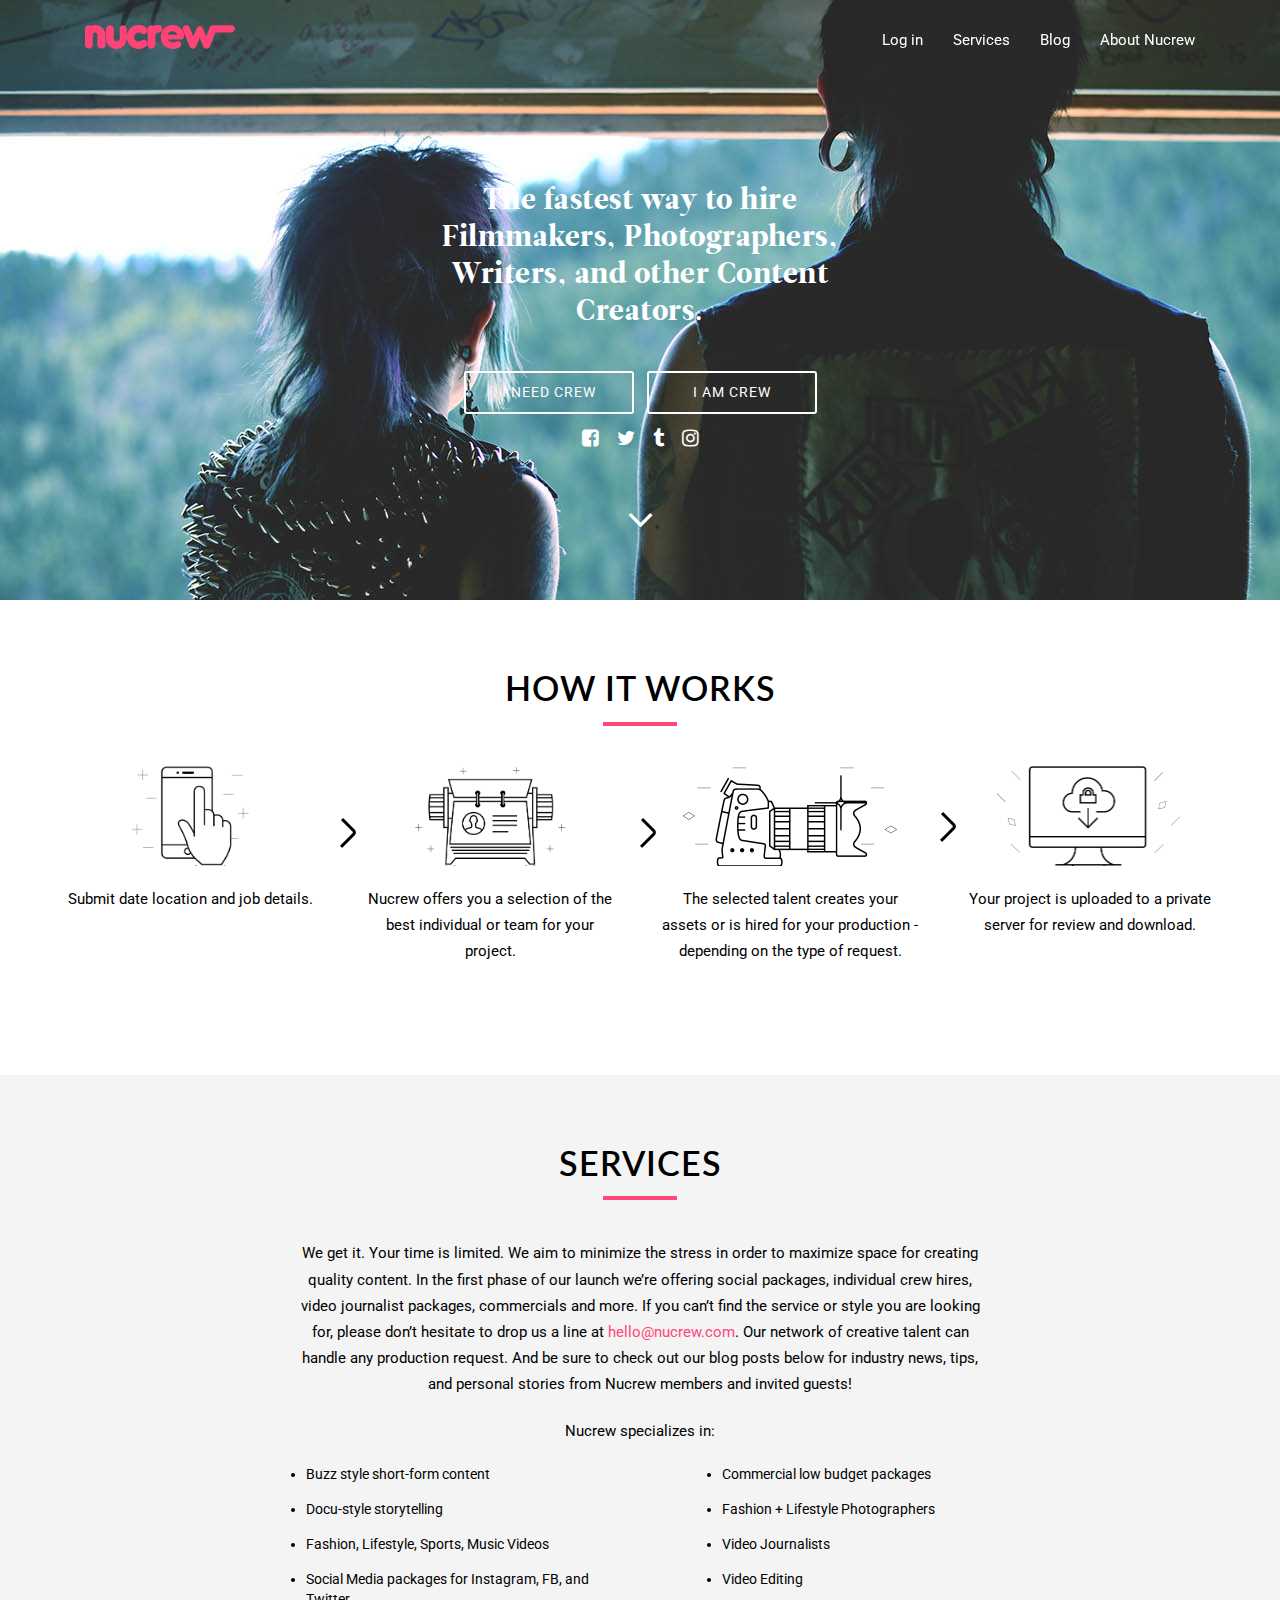
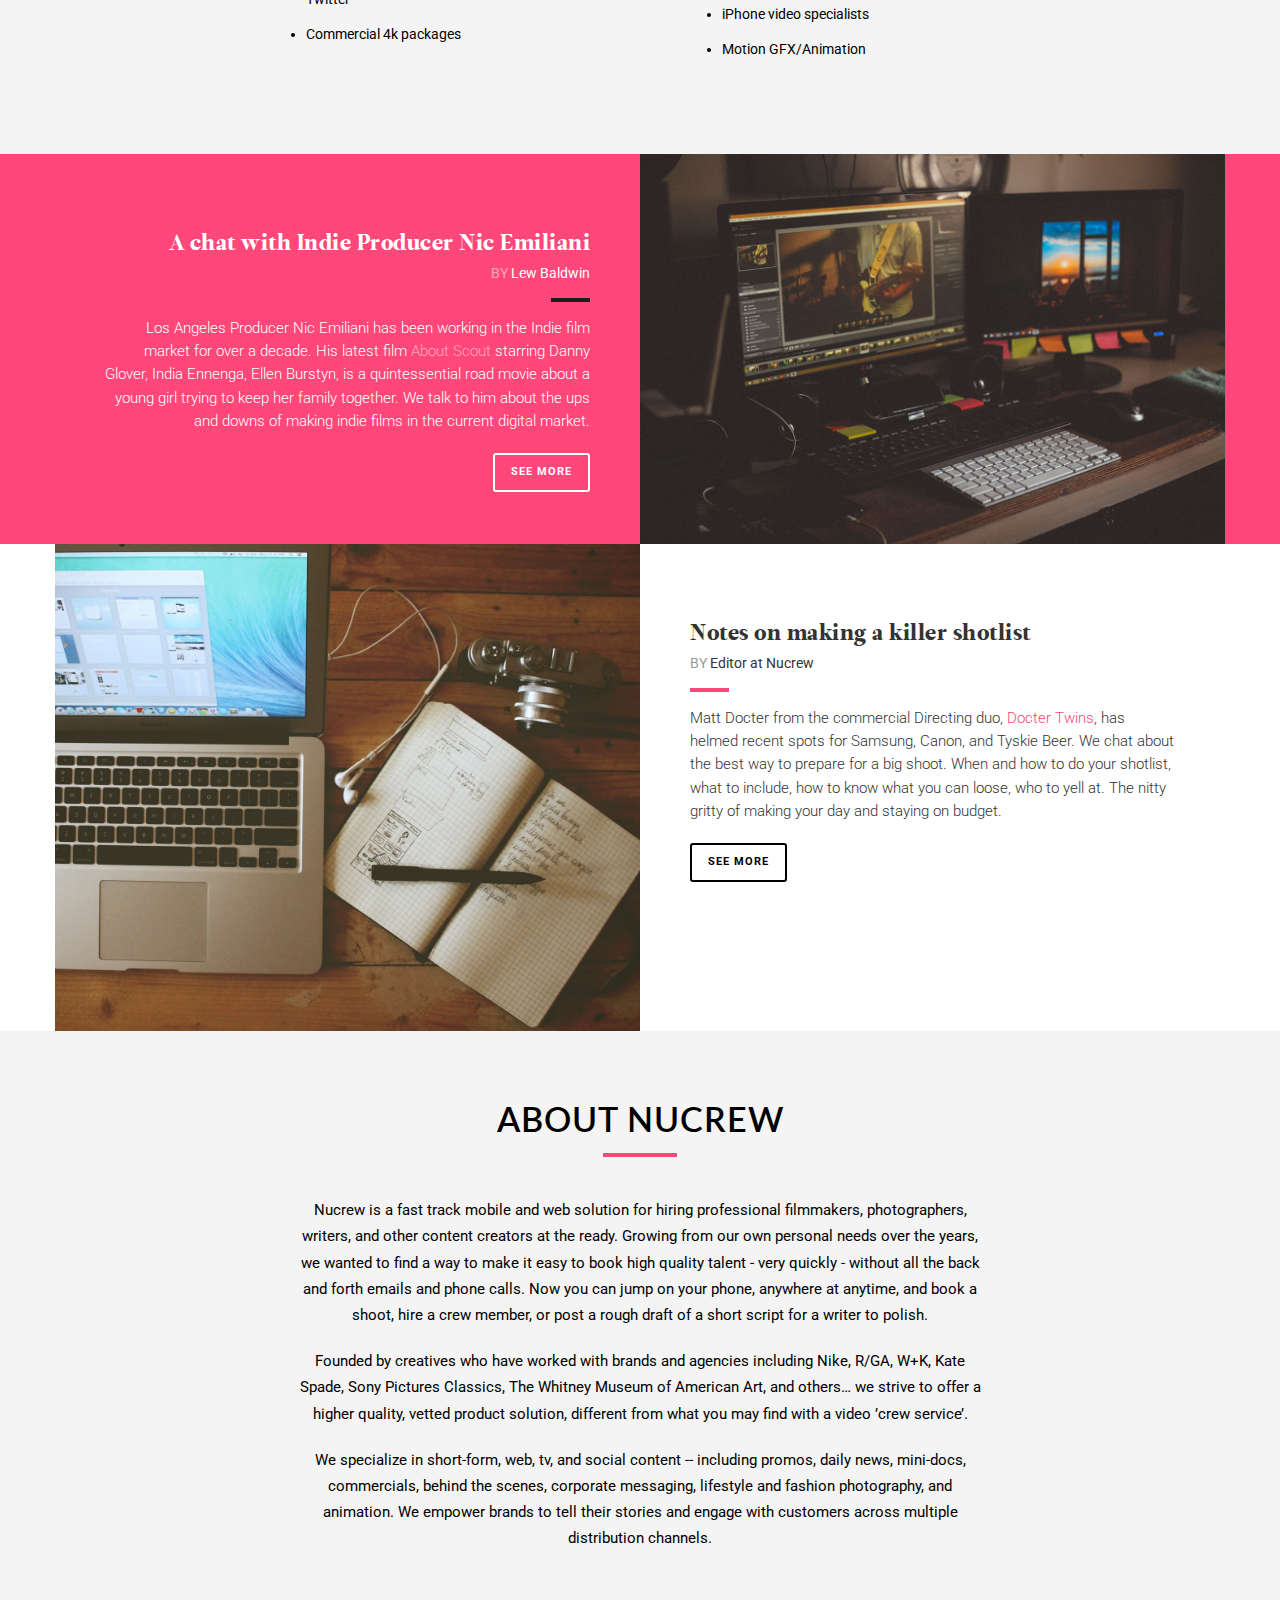
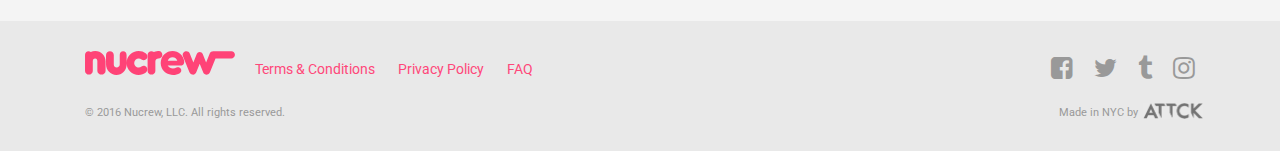
==== commit d753e45d: "Update index.html" ====
--- a/index.html
+++ b/index.html
@@ -238,7 +238,6 @@
           <a class="navbar-brand" href="index.html"><img src="images/logo-nucrew-2.svg"></a>
         </div>
         <div class="nav">
-          <a href="tel:+1-888-502-2789">(888) 502-2789</a>
           <a href="/terms.html">Terms &amp; Conditions</a>
           <a href="/privacy.html">Privacy Policy</a>
           <a href="/faq.html">FAQ</a>
